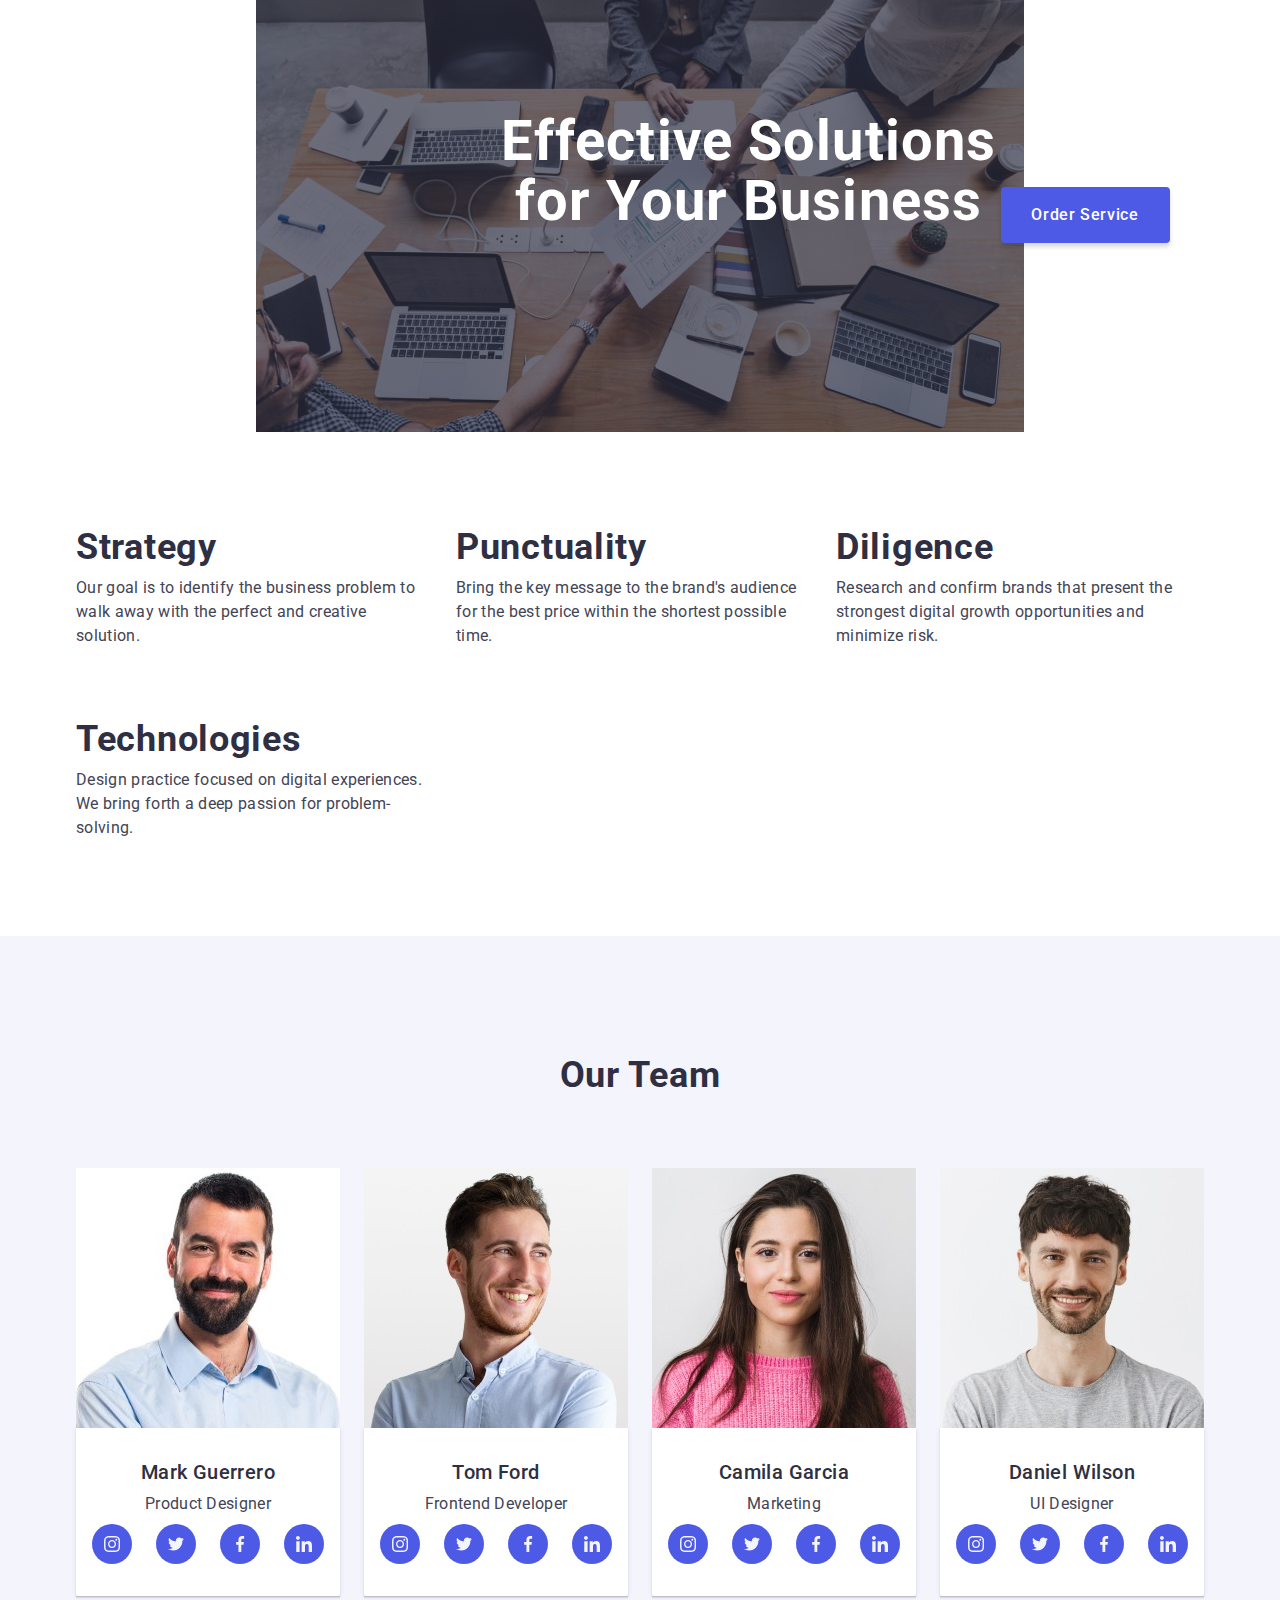
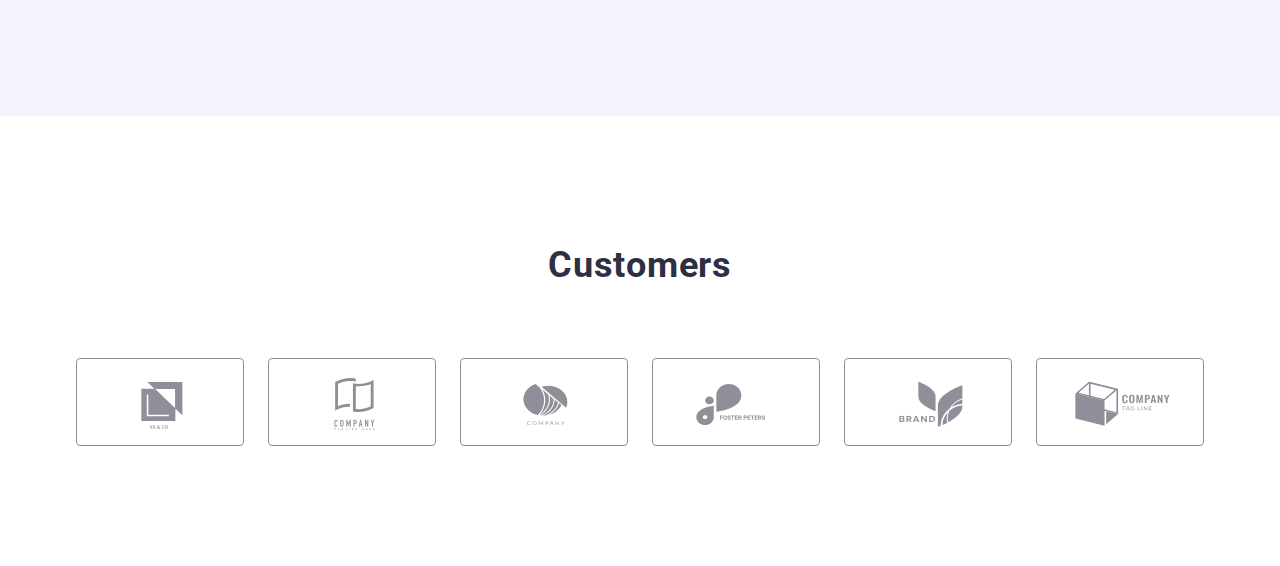
==== index.html @ f3a5d4cf "Адаптация секций планшет" ====
<!DOCTYPE html>
<html lang="en">
  <head>
    <meta charset="UTF-8" />
    <meta http-equiv="X-UA-Compatible" content="IE=edge" />
    <meta name="viewport" content="width=device-width, initial-scale=1.0" />
    <title>Web Studio</title>
    <link rel="preconnect" href="https://fonts.googleapis.com" />
    <link rel="preconnect" href="https://fonts.gstatic.com" crossorigin />
    <link
      href="https://fonts.googleapis.com/css2?family=Raleway:wght@800&family=Roboto:wght@400;500;700&display=swap"
      rel="stylesheet"
    />
    <link
      rel="stylesheet"
      href="https://cdnjs.cloudflare.com/ajax/libs/modern-normalize/1.1.0/modern-normalize.min.css"
    />
    <link rel="stylesheet" href="./css/styles.css" />
    <link rel="stylesheet" href="./css/mobile.css" />
    <link rel="stylesheet" href="./css/tablet.css" />
    <link rel="stylesheet" href="./css/desctop.css" />
  </head>
  <body>
    <!-- Navigation  -->
    <!-- <header class="header">
      <div class="header-container container">
        <nav class="navigation">
          <a class="nav-logo" href="./index.html"
            ><span class="logo">Web</span>Studio</a
          >
          <ul class="nav-list list">
            <li class="nav-item">
              <a class="nav-link active active-color" href="./index.html"
                >Studio</a
              >
            </li>
            <li class="nav-item">
              <a class="nav-link" href="./portfolio.html">Portfolio</a>
            </li>
            <li class="nav-item">
              <a class="nav-link" href="">Contacts</a>
            </li>
          </ul>
        </nav>

        <ul class="contacts-list list">
          <li class="contacts-item">
            <a class="contacts-link" href="mailto:info@devstudio.com"
              >info@devstudio.com</a
            >
          </li>
          <li class="contacts-item">
            <a class="contacts-link" href="tel:+11(000)1111111"
              >+11 (000) 111-11-11</a
            >
          </li>
        </ul>
      </div>
    </header> -->

    <main>
      <!-- hero -->
      <section class="hero">
        <div class="container">
          <h1 class="hero-title">Effective Solutions for Your Business</h1>
          <button class="hero-btn" data-modal-open type="button">
            Order Service
          </button>
        </div>
      </section>

      <!-- Advantages -->
      <section class="advantages">
        <div class="container">
          <h2 class="visually-hidden">Advantages</h2>
          <ul class="advan-list list">
            <li class="advan-item icon-antenna">
              <h2 class="advan-title">Strategy</h2>
              <p class="advan-text">
                Our goal is to identify the business problem to walk away with
                the perfect and creative solution.
              </p>
            </li>
            <li class="advan-item icon-clock">
              <h2 class="advan-title">Punctuality</h2>
              <p class="advan-text">
                Bring the key message to the brand's audience for the best price
                within the shortest possible time.
              </p>
            </li>
            <li class="advan-item icon-diagram">
              <h2 class="advan-title">Diligence</h2>
              <p class="advan-text">
                Research and confirm brands that present the strongest digital
                growth opportunities and minimize risk.
              </p>
            </li>
            <li class="advan-item icon-astronaut">
              <h2 class="advan-title">Technologies</h2>
              <p class="advan-text">
                Design practice focused on digital experiences. We bring forth a
                deep passion for problem-solving.
              </p>
            </li>
          </ul>
        </div>
      </section>

      <!-- Projects -->
      <section class="projects">
        <div class="container">
          <h2 class="projects-title">What are we doing</h2>
          <ul class="projects-list list">
            <li class="projects-item">
              <img src="./images/pc.jpg" alt="Monitor" width="360" />
            </li>
            <li class="projects-item">
              <img
                src="./images/application.jpg"
                alt="Mobile Application"
                width="360"
              />
            </li>
            <li class="projects-item">
              <img src="./images/phone.jpg" alt="phone" width="360" />
            </li>
          </ul>
        </div>
      </section>

      <!-- Team -->
      <section class="team">
        <div class="container">
          <h2 class="team-title">Our Team</h2>
          <ul class="team-list list">
            <li class="team-item">
              <img
                srcset="./images/photo1.jpg 1x, ./images/photo-mob@2x.jpg 2x"
                src="./images/photo1.jpg"
                alt="Man Mark"
                width="264"
              />
              <div class="team-content">
                <h3 class="content-title">Mark Guerrero</h3>
                <p class="content-text">Product Designer</p>
                <ul class="soc-list list">
                  <li class="soc-item">
                    <a href="" class="soc-link"
                      ><svg class="soc-icon" width="16" height="16">
                        <use
                          href="./images/icons.svg#icon-instagram-b"
                        ></use></svg
                    ></a>
                  </li>
                  <li class="soc-item">
                    <a href="" class="soc-link"
                      ><svg class="soc-icon" width="16" height="16">
                        <use
                          href="./images/icons.svg#icon-twitter-b"
                        ></use></svg
                    ></a>
                  </li>
                  <li class="soc-item">
                    <a href="" class="soc-link"
                      ><svg class="soc-icon" width="16" height="16">
                        <use
                          href="./images/icons.svg#icon-facebook-b"
                        ></use></svg
                    ></a>
                  </li>
                  <li class="soc-item">
                    <a href="" class="soc-link"
                      ><svg class="soc-icon" width="16" height="16">
                        <use
                          href="./images/icons.svg#icon-linkedin-b"
                        ></use></svg
                    ></a>
                  </li>
                </ul>
              </div>
            </li>
            <li class="team-item">
              <img
                srcset="./images/photo2.jpg 1x, ./images/photo1-mob@2x.jpg 2x"
                src="./images/photo2.jpg"
                alt="Man Tom"
                width="264"
              />
              <div class="team-content">
                <h3 class="content-title">Tom Ford</h3>
                <p class="content-text">Frontend Developer</p>
                <ul class="soc-list list">
                  <li class="soc-item">
                    <a href="" class="soc-link"
                      ><svg class="soc-icon" width="16" height="16">
                        <use
                          href="./images/icons.svg#icon-instagram-b"
                        ></use></svg
                    ></a>
                  </li>
                  <li class="soc-item">
                    <a href="" class="soc-link"
                      ><svg class="soc-icon" width="16" height="16">
                        <use
                          href="./images/icons.svg#icon-twitter-b"
                        ></use></svg
                    ></a>
                  </li>
                  <li class="soc-item">
                    <a href="" class="soc-link"
                      ><svg class="soc-icon" width="16" height="16">
                        <use
                          href="./images/icons.svg#icon-facebook-b"
                        ></use></svg
                    ></a>
                  </li>
                  <li class="soc-item">
                    <a href="" class="soc-link"
                      ><svg class="soc-icon" width="16" height="16">
                        <use
                          href="./images/icons.svg#icon-linkedin-b"
                        ></use></svg
                    ></a>
                  </li>
                </ul>
              </div>
            </li>
            <li class="team-item">
              <img
                srcset="./images/photo3.jpg 1x, ./images/photo2-mob@2x.jpg 2x"
                src="./images/photo3.jpg"
                alt="Woman Camila"
                width="264"
              />
              <div class="team-content">
                <h3 class="content-title">Camila Garcia</h3>
                <p class="content-text">Marketing</p>
                <ul class="soc-list list">
                  <li class="soc-item">
                    <a href="" class="soc-link"
                      ><svg class="soc-icon" width="16" height="16">
                        <use
                          href="./images/icons.svg#icon-instagram-b"
                        ></use></svg
                    ></a>
                  </li>
                  <li class="soc-item">
                    <a href="" class="soc-link"
                      ><svg class="soc-icon" width="16" height="16">
                        <use
                          href="./images/icons.svg#icon-twitter-b"
                        ></use></svg
                    ></a>
                  </li>
                  <li class="soc-item">
                    <a href="" class="soc-link"
                      ><svg class="soc-icon" width="16" height="16">
                        <use
                          href="./images/icons.svg#icon-facebook-b"
                        ></use></svg
                    ></a>
                  </li>
                  <li class="soc-item">
                    <a href="" class="soc-link"
                      ><svg class="soc-icon" width="16" height="16">
                        <use
                          href="./images/icons.svg#icon-linkedin-b"
                        ></use></svg
                    ></a>
                  </li>
                </ul>
              </div>
            </li>
            <li class="team-item">
              <img
                srcset="./images/photo4.jpg 1x, ./images/photo3-mob@2x.jpg 2x"
                src="./images/photo4.jpg"
                alt="Man Daniel"
                width="264"
              />
              <div class="team-content">
                <h3 class="content-title">Daniel Wilson</h3>
                <p class="content-text">UI Designer</p>
                <ul class="soc-list list">
                  <li class="soc-item">
                    <a href="" class="soc-link"
                      ><svg class="soc-icon" width="16" height="16">
                        <use
                          href="./images/icons.svg#icon-instagram-b"
                        ></use></svg
                    ></a>
                  </li>
                  <li class="soc-item">
                    <a href="" class="soc-link"
                      ><svg class="soc-icon" width="16" height="16">
                        <use
                          href="./images/icons.svg#icon-twitter-b"
                        ></use></svg
                    ></a>
                  </li>
                  <li class="soc-item">
                    <a href="" class="soc-link"
                      ><svg class="soc-icon" width="16" height="16">
                        <use
                          href="./images/icons.svg#icon-facebook-b"
                        ></use></svg
                    ></a>
                  </li>
                  <li class="soc-item">
                    <a href="" class="soc-link"
                      ><svg class="soc-icon" width="16" height="16">
                        <use
                          href="./images/icons.svg#icon-linkedin-b"
                        ></use></svg
                    ></a>
                  </li>
                </ul>
              </div>
            </li>
          </ul>
        </div>
      </section>

      <section class="customers">
        <div class="container">
          <h3 class="customers-title">Customers</h3>
          <ul class="customers-list list">
            <li class="customers-item">
              <a class="customers-link" href="">
                <svg class="icon-customers" width="110" height="56">
                  <use href="./images/icons.svg#icon-Logo"></use></svg
              ></a>
            </li>
            <li class="customers-item">
              <a class="customers-link" href=""
                ><svg class="icon-customers" width="110" height="56">
                  <use href="./images/icons.svg#icon-Logo-1"></use></svg
              ></a>
            </li>
            <li class="customers-item">
              <a class="customers-link" href="">
                <svg class="icon-customers" width="110" height="56">
                  <use href="./images/icons.svg#icon-Logo-5"></use></svg
              ></a>
            </li>
            <li class="customers-item">
              <a class="customers-link" href=""
                ><svg class="icon-customers" width="110" height="56">
                  <use href="./images/icons.svg#icon-Logo-2"></use></svg
              ></a>
            </li>
            <li class="customers-item">
              <a class="customers-link" href="">
                <svg class="icon-customers" width="110" height="56">
                  <use href="./images/icons.svg#icon-Logo-3"></use></svg
              ></a>
            </li>
            <li class="customers-item">
              <a class="customers-link" href=""
                ><svg class="icon-customers" width="110" height="56">
                  <use href="./images/icons.svg#icon-Logo-4"></use></svg
              ></a>
            </li>
          </ul>
        </div>
      </section>
    </main>

    <!-- <footer class="footer">
      <div class="footer-container container">
        <div>
          <a class="f-logo" href="./index.html"
            ><span class="logo">Web</span>Studio</a
          >
          <p class="advice">
            Increase the flow of customers and sales for your business with
            digital marketing & growth solutions.
          </p>
        </div>

        <div class="media">
          <h4 class="media-title">Social media</h4>
          <ul class="social-media-list list">
            <li class="social-media-item">
              <a href="" class="social-link"
                ><svg width="40" height="40">
                  <use href="./images/icons.svg#icon-instagram"></use></svg
              ></a>
            </li>
            <li class="social-media-item">
              <a href="" class="social-link"
                ><svg width="40" height="40">
                  <use href="./images/icons.svg#icon-twitter"></use></svg
              ></a>
            </li>
            <li class="social-media-item">
              <a href="" class="social-link"
                ><svg width="40" height="40">
                  <use href="./images/icons.svg#icon-facebook"></use></svg
              ></a>
            </li>
            <li class="social-media-item">
              <a href="" class="social-link">
                <svg width="40" height="40">
                  <use href="./images/icons.svg#icon-in"></use></svg
              ></a>
            </li>
          </ul>
        </div>
        <form class="sub-form">
          <span class="sub-title">Subscribe</span>
          <div class="sub-group">
            <input
              class="post-text"
              type="email"
              name="post"
              id="post"
              required
              autocomplete="off"
              placeholder="Email"
            />
            <button class="sub-btn" type="submit">
              Subscribe
              <svg class="sub-icon" width="24px" height="24px">
                <use href="./images/icons.svg#icon-subscribe"></use>
              </svg>
            </button>
          </div>
        </form>
      </div>
    </footer> -->

    <div class="backdrop is-hidden" data-modal>
      <div class="modal">
        <button class="button-close" type="button" data-modal-close>
          <svg width="8px" height="8px">
            <use href="./images/icons.svg#icon-button-close"></use>
          </svg>
        </button>

        <h5 class="modal-title">
          Leave your contacts and we will call you back
        </h5>

        <form class="modal-form">
          <label class="label-modal" for="name"
            >Name
            <div class="input-wrap">
              <input
                class="input-modal"
                type="text"
                name="name"
                id="name"
                required
                minlength="2"
                autocomplete="off"
              />
              <span class="icon-name"
                ><svg class="icon-modal" width="18px" height="18px">
                  <use href="./images/icons.svg#icon-person"></use></svg
              ></span>
            </div>
          </label>

          <label class="label-modal" for="tel"
            >Phone
            <div class="input-wrap">
              <input
                class="input-modal"
                type="tel"
                name="tel"
                id="tel"
                required
                maxlength="14"
                autocomplete="off"
              />
              <span class="icon-name">
                <svg class="icon-modal" class="" width="18px" height="24px">
                  <use href="./images/icons.svg#icon-phone"></use></svg
              ></span>
            </div>
          </label>

          <label class="label-modal" for="email"
            >Email
            <div class="input-wrap">
              <input
                class="input-modal"
                type="email"
                name="email"
                id="email"
                required
                autocomplete="off"
              />
              <span class="icon-name">
                <svg class="icon-modal" width="18px" height="24px">
                  <use href="./images/icons.svg#icon-email"></use></svg
              ></span>
            </div>
          </label>

          <label class="com-box" for="comment">Comment</label>
          <textarea
            class="text-modal"
            name="comment"
            id="comment"
            placeholder="Text input"
          ></textarea>

          <input
            class="input-check visually-hidden"
            type="checkbox"
            name="privacy"
            id="privacy"
            value="true"
          />
          <label for="privacy" class="priv-check">
            <span class="priv-wrap">
              <svg class="priv-icon" width="10px" height="8px">
                <use href="./images/icons.svg#icon-vector"></use></svg
            ></span>
            I accept the terms and conditions of the
            <a class="priv-link" href=""> Privacy Policy</a>
          </label>

          <button class="btn-modal" type="submit">Send</button>
        </form>
      </div>
    </div>
    <script src="./js/modal.js"></script>
  </body>
</html>
---- css/styles.css ----
/* 
#FFFFFF; white
#434455; primary color
#2E2F42; secondary color
#4D5AE5; accent color
#F4F4FD; button + section color
#404BBF; button focus color
*/

:root {
  --white-color: #ffffff;
  --primary-color: #434455;
  --secondary-color: #2e2f42;
  --accent-color: #4d5ae5;
  --section-color: #f4f4fd;
  --header-color: #ffffff;
  --button-color: #404bbf;
  --text-footer: #e7e9fc;
  --icon-color: #31d0aa;
  --border-color: #8e8f99;
  --modal-color: #fcfcfc;
  --check-color: #757575;
}

ul,
h1,
h2,
h3,
h4,
h5,
h6,
p {
  margin: 0;
  padding: 0;
}

.container {
  margin-left: auto;
  margin-right: auto;
  padding: 0 15px;
}

body {
  background-color: var(--header-color);
  color: var(--primary-color);
  font-family: "Roboto", sans-serif;
}

img {
  display: block;
  max-width: 100%;
  height: auto;
}

/* logo */

.logo {
  color: var(--accent-color);
}

/* navigation */
.nav-logo,
.f-logo {
  font-weight: 800;
  font-size: 18px;
  line-height: 1.33;
  letter-spacing: 0.03em;
  text-decoration: none;
  font-family: "Raleway", sans-serif;
  text-transform: uppercase;

  color: var(--secondary-color);
}

/* nav-link */

.nav-link {
  position: relative;

  display: block;
  padding-top: 24px;
  padding-bottom: 24px;
  text-decoration: none;
  font-weight: 500;
  line-height: 1.5;
  letter-spacing: 0.02em;

  color: var(--secondary-color);
  transition-property: color;
  transition-duration: 250ms;
  transition-timing-function: cubic-bezier(0.4, 0, 0.2, 1);
}

.nav-link:hover,
.nav-link:focus {
  color: var(--accent-color);
}

.active::after {
  content: "";
  position: absolute;
  left: 0;
  bottom: -1px;
  width: 100%;
  height: 4px;
  background-color: var(--button-color);
  border-radius: 2px;
}

.active-color {
  color: var(--button-color);
}

.list {
  list-style: none;
}

/* contacts */

.contacts-link {
  display: block;
  text-decoration: none;
  line-height: 1.5;
  letter-spacing: 0.02em;
  padding-top: 24px;
  padding-bottom: 24px;

  color: inherit;
  transition-property: color;
  transition-duration: 250ms;
  transition-timing-function: cubic-bezier(0.4, 0, 0.2, 1);
}

.contacts-link:hover,
.contacts-link:focus {
  color: var(--accent-color);
}

/* hero */

.hero {
  padding: 112px 0;
  height: 432px;
  text-align: center;
  margin-left: auto;
  margin-right: auto;
  background-repeat: no-repeat;
  background-position: center;
  background-size: cover;
  background-image: linear-gradient(
      to right,
      rgba(46, 47, 66, 0.7),
      rgba(46, 47, 66, 0.7)
    ),
    url("../images/dark-bg-mob-1.jpg");
  background-color: var(--secondary-color);
}

@media (min-device-pixel-ratio: 2),
  (min-resolution: 192dpi),
  (min-resolution: 2dppx) {
  .hero {
    background-image: linear-gradient(
        to right,
        rgba(46, 47, 66, 0.7),
        rgba(46, 47, 66, 0.7)
      ),
      url("../images/dark-bg-mob-2@2x.jpg");
    background-color: var(--secondary-color);
  }
}

.hero-title {
  display: inline-block;
  width: 319px;
  margin-bottom: 72px;
  font-size: 36px;
  line-height: 1.11;
  letter-spacing: 0.02em;

  color: var(--header-color);
}

/* button hero*/

.hero-btn {
  width: 169px;
  height: 56px;
  font-family: inherit;
  font-weight: 500;
  font-size: 16px;
  line-height: 1.5;
  letter-spacing: 0.04em;

  border-radius: 4px;
  border: none;
  background-color: var(--accent-color);
  box-shadow: 0px 4px 4px rgba(0, 0, 0, 0.15);
  color: var(--header-color);
  transition-property: background-color;
  transition-duration: 250ms;
  transition-timing-function: cubic-bezier(0.4, 0, 0.2, 1);
}

.hero-btn:hover,
.hero-btn:focus {
  background-color: var(--button-color);
  cursor: pointer;
  border-color: var(--accent-color);
}

/* titles h2-h6*/

.content-text {
  margin-bottom: 8px;
  line-height: 1.5;
  letter-spacing: 0.02em;
  color: var(--primary-color);
}
/* Фоновые иконки секции advantages */
/* .advan-item::before {
  display: block;
  content: "";
  border-radius: 4px;
  margin-bottom: 8px;
  height: 112px;
  background-repeat: no-repeat;
  background-position: center;

  background-color: var(--section-color);
} */
/* 
.icon-antenna::before {
  background-image: url("../images/antenna.svg");
}

.icon-clock::before {
  background-image: url("../images/clock.svg");
}

.icon-diagram::before {
  background-image: url("../images/diagram.svg");
}

.icon-astronaut::before {
  background-image: url("../images/astronaut.svg");
} */

/* section our team */

/* .team {
  padding-top: 120px;
  padding-bottom: 120px;

  background-color: var(--section-color);
} */

.team {
  margin-top: 96px;
  padding-top: 120px;
  padding-bottom: 120px;

  background-color: var(--section-color);
}

.team-item {
  width: 260px;
  margin: 0 auto;
  border-radius: 0px 0px 4px 4px;

  background-color: var(--white-color);
}

.soc-list {
  display: flex;
  gap: 24px;
}

.soc-item {
  width: 40px;
  height: 40px;
}

.soc-link {
  display: flex;
  align-items: center;
  justify-content: center;
  width: 100%;
  height: 100%;
  border-radius: 50%;

  background-color: var(--accent-color);
  transition-property: background-color;
  transition-duration: 250ms;
  transition-timing-function: cubic-bezier(0.4, 0, 0.2, 1);
}

.soc-link:hover,
.soc-link:focus {
  background-color: var(--button-color);
}

.content-title {
  font-weight: 500;
  font-size: 20px;
  line-height: 1.2;
  letter-spacing: 0.02em;
  margin-bottom: 8px;

  color: var(--secondary-color);
}

.advan-title {
  margin-bottom: 8px;
  font-size: 36px;
  line-height: 1.11;
  text-align: center;
  letter-spacing: 0.02em;

  color: var(--secondary-color);
}

/* .advan-text,
.works-text {
  line-height: 1.5;
  letter-spacing: 0.02em;
  max-width: 264px;
} */

.advan-text {
  line-height: 1.5;
  letter-spacing: 0.02em;
}

.projects-title,
.team-title {
  font-weight: 700;
  font-size: 36px;
  line-height: 1.11;
  letter-spacing: 0.02em;
  margin-bottom: 72px;
  text-align: center;

  color: var(--secondary-color);
}

/* text footer */

.advice {
  line-height: 1.5;
  letter-spacing: 0.02em;
  max-width: 264px;

  color: var(--text-footer);
}

.footer {
  padding-top: 100px;
  padding-bottom: 100px;

  background-color: var(--secondary-color);
}

.media-title {
  font-size: 16px;
  font-weight: 500;
  line-height: 1.5;
  letter-spacing: 0.02em;
  margin-bottom: 16px;

  color: var(--white-color);
}

.social-media-list {
  /* display: flex;
  gap: 16px; */
}

.social-media-item {
  width: 40px;
  height: 40px;
}

.social-link {
  display: block;
  width: 100%;
  height: 100%;
  border-radius: 50%;

  transition-property: background-color;
  transition-duration: 250ms;
  transition-timing-function: cubic-bezier(0.4, 0, 0.2, 1);
}

.social-link:hover,
.social-link:focus {
  background-color: var(--icon-color);
}

/* Клиенты */

.customers {
  padding: 130px 0 120px 0;
}

.customers-title {
  text-align: center;
  font-size: 36px;
  line-height: 1.11;
  letter-spacing: 0.02em;
  margin-bottom: 72px;

  color: var(--secondary-color);
}

.customers-list {
  display: flex;
  flex-wrap: wrap;
  column-gap: 16px;
  row-gap: 72px;
  justify-content: center;
}

.customers-item {
  width: 190px;
  height: 88px;
}

.customers-link {
  display: block;
  width: 100%;
  height: 100%;
  border: 1px solid var(--border-color);
  border-radius: 4px;
  padding: 16px 40px;
  fill: var(--border-color);
  transition-property: fill, border;
  transition-duration: 250ms, 250ms;
  transition-timing-function: cubic-bezier(0.4, 0, 0.2, 1),
    cubic-bezier(0.4, 0, 0.2, 1);
}

.customers-link:hover,
.customers-link:focus {
  fill: var(--button-color);
  border-color: var(--button-color);
}

.media {
  margin-left: 120px;
}

.footer-container {
  /* display: flex; */
}

.f-logo {
  color: var(--section-color);

  display: block;
  margin-bottom: 16px;
}

.header {
  border-bottom: 1px solid var(--text-footer);
}

.header-container {
  /* display: flex; */
}

.contacts-container {
  padding-top: 24px;
  padding-bottom: 24px;
}

.navigation {
  /* display: flex;
  align-items: center; */
}

.nav-list {
  /* display: flex;
  align-items: center;
  gap: 40px;
  margin-left: 77px; */
}

.contacts-list {
  /* display: flex;
  gap: 40px;
  margin-left: auto; */
}

/* .advantages {
  padding-top: 120px;
} */

.advantages {
  padding-top: 96px;
}

.advan-list {
  display: flex;
  flex-direction: column;
  gap: 72px;
}

.projects {
  display: none;
  padding-top: 120px;
  padding-bottom: 120px;
}

.projects-list {
  /* display: flex;
  gap: 24px; */
}

.projects-item {
  width: calc((100% - 48px) / 3);
}

.team-list {
  display: flex;
  flex-direction: column;
  gap: 72px;
}

.team-content {
  text-align: center;
  padding: 32px 16px;
  box-shadow: 0px 1px 6px rgba(46, 47, 66, 0.08),
    0px 1px 1px rgba(46, 47, 66, 0.16), 0px 2px 1px rgba(46, 47, 66, 0.08);
}

.sub-form {
  /* margin-left: auto; */
}

.sub-title {
  font-weight: 500;
  line-height: 1.5;
  letter-spacing: 0.02em;
  color: var(--white-color);
}

.post-text {
  padding-left: 16px;
  width: 264px;
  height: 40px;
  border: 1px solid rgba(255, 255, 255, 0.3);
  border-radius: 4px;
  background-color: transparent;

  font-size: 12px;
  line-height: 2;
  letter-spacing: 0.04em;
  color: rgba(255, 255, 255, 0.6);
}

.sub-btn {
  position: relative;
  padding: 8px 64px 8px 24px;

  font-weight: 500;
  line-height: 1.5;
  letter-spacing: 0.04em;

  color: var(--white-color);
  background-color: var(--accent-color);
  border-radius: 4px;
  border: none;
  cursor: pointer;

  transition-property: background-color;
  transition-duration: 250ms;
  transition-timing-function: cubic-bezier(0.4, 0, 0.2, 1);
}

.sub-btn:hover,
.sub-btn:focus {
  background-color: var(--button-color);
}

.sub-group {
  /* display: flex;
  gap: 24px;
  margin-top: 16px; */
}

.sub-icon {
  position: absolute;
  right: 24px;
  top: 50%;
  transform: translateY(-50%);
}

/* ----------Portfolio---------- */

/* filter */

.filter-button {
  font-family: inherit;
  font-weight: 500;
  line-height: 1.5;
  letter-spacing: 0.04em;

  padding: 12px 24px;
  border: 1px solid var(--text-footer);
  border-radius: 4px;

  background-color: var(--section-color);
  color: var(--accent-color);
  transition-property: background-color, color, border, box-shadow;
  transition-duration: 250ms, 250ms, 250ms, 250ms;
  transition-timing-function: cubic-bezier(0.4, 0, 0.2, 1),
    cubic-bezier(0.4, 0, 0.2, 1), cubic-bezier(0.4, 0, 0.2, 1),
    cubic-bezier(0.4, 0, 0.2, 1);
}

.filter-button:hover,
.filter-button:focus {
  color: var(--white-color);
  background-color: var(--accent-color);
  cursor: pointer;
  border: 1px solid var(--accent-color);
  box-shadow: 0px 3px 1px rgba(0, 0, 0, 0.1), 0px 2px 1px rgba(0, 0, 0, 0.08),
    0px 2px 2px rgba(0, 0, 0, 0.12);
}

.filter-list {
  display: flex;
  justify-content: center;
  gap: 24px;
}

.works {
  padding-top: 96px;
  padding-bottom: 120px;
}

.works-list {
  margin-top: 72px;
  display: flex;
  flex-wrap: wrap;
  row-gap: 48px;
  column-gap: 24px;
}

.works-content {
  width: 100%;
  padding: 32px 32px 32px 16px;
  border: 1px solid var(--text-footer);
  border-top: none;
  box-shadow: 0px 1px 6px rgba(46, 47, 66, 0.08);
  overflow: auto;
}

.works-item {
  background-color: #ffffff;
}

.works-link-box {
  display: block;
  max-width: 360px;
  max-height: 421px;
  text-decoration: none;
  color: inherit;
  transition-property: box-shadow;
  transition-duration: 250ms;
  transition-timing-function: cubic-bezier(0.4, 0, 0.2, 1);
}

.works-thumb {
  position: relative;
  overflow: hidden;
}

.overlay {
  position: absolute;
  width: 100%;
  height: 100%;
  top: 0;
  left: 0;
  transform: translateY(100%);
  background-color: var(--accent-color);
  transition-property: transform;
  transition-duration: 250ms;
  transition-timing-function: cubic-bezier(0.4, 0, 0.2, 1);
}

.text-box {
  position: absolute;
  top: 0;
  left: 50%;
  transform: translateX(-50%);
  padding: 40px 32px;
  width: 296px;
  line-height: 1.5;
  letter-spacing: 0.02em;
  color: var(--section-color);
}

.works-link-box:hover .overlay,
.works-link-box:focus .overlay {
  transform: translateY(0);
}

.works-link-box:hover {
  box-shadow: 0px 1px 6px rgba(46, 47, 66, 0.08),
    0px 1px 1px rgba(46, 47, 66, 0.16), 0px 2px 1px rgba(46, 47, 66, 0.08);
}
.is-hidden {
  opacity: 0;
  pointer-events: none;
}

.backdrop {
  position: fixed;
  top: 0;
  left: 0;
  display: block;
  width: 100vw;
  height: 100vh;
  background: rgba(46, 47, 66, 0.4);
  transition: opacity 250ms cubic-bezier(0.4, 0, 0.2, 1),
    visibility 250ms cubic-bezier(0.4, 0, 0.2, 1);
}

.modal {
  position: absolute;
  top: 50%;
  left: 50%;
  padding-left: 24px;
  padding-right: 24px;
  padding-bottom: 24px;
  width: 408px;
  min-height: 584px;
  box-shadow: 0px 1px 1px rgba(0, 0, 0, 0.14), 0px 1px 3px rgba(0, 0, 0, 0.12),
    0px 2px 1px rgba(0, 0, 0, 0.2);
  border-radius: 4px;
  background-color: var(--modal-color);
  transform: translate(-50%, -50%) scaleX(1);
  transition-property: transform;
  transition-duration: 250ms;
  transition-timing-function: cubic-bezier(0.4, 0, 0.2, 1);
}

.modal-title {
  padding-top: 72px;
  margin-bottom: 14px;
  font-weight: 500;
  font-size: 16px;
  line-height: 1.5;
  text-align: center;
  letter-spacing: 0.02em;
  color: var(--secondary-color);
}

.input-modal {
  width: 360px;
  height: 40px;
  padding-left: 38px;
  border-radius: 4px;
  border: 1px solid rgba(33, 33, 33, 0.2);
  caret-color: violet;
}

.input-modal:focus,
.text-modal:focus {
  border-color: var(--accent-color);
  outline: none;
}

.input-modal:focus + .icon-name {
  fill: var(--accent-color);
}

.icon-name {
  fill: var(--secondary-color);
}

.input-wrap {
  position: relative;
  display: block;
  margin-bottom: 8px;
  margin-top: 4px;
}

.icon-modal {
  position: absolute;
  top: 50%;
  left: 16px;
  transform: translateY(-50%);
}

.label-modal {
  font-size: 12px;
  line-height: 1.16;
  letter-spacing: 0.04em;
  color: var(--border-color);
}

.com-box {
  font-size: 12px;
  line-height: 1.16;

  letter-spacing: 0.01em;
  color: var(--border-color);
}

.text-modal {
  display: block;
  margin-bottom: 16px;
  margin-top: 4px;
  padding-top: 8px;
  padding-left: 16px;
  width: 360px;
  height: 120px;
  resize: none;
  border: 1px solid rgba(33, 33, 33, 0.2);
  border-radius: 4px;
  caret-color: violet;
  color: var(--secondary-color);
}

.text-modal::placeholder {
  padding-top: 8px;
  font-size: 12px;
  line-height: 1.33;
  letter-spacing: 0.04em;
  color: rgba(117, 117, 117, 0.5);
}

.btn-modal {
  display: block;
  width: 169px;
  height: 56px;
  margin: 0 auto;
  font-weight: 500;
  line-height: 1.5;
  letter-spacing: 0.04em;

  color: var(--white-color);
  background-color: #4d5ae5;
  box-shadow: 0px 4px 4px rgba(0, 0, 0, 0.15);
  border-radius: 4px;
  border: none;
  cursor: pointer;

  transition-property: background-color;
  transition-duration: 250ms;
  transition-timing-function: cubic-bezier(0.4, 0, 0.2, 1);
}

.btn-modal:hover,
.btn-modal:focus {
  background-color: var(--button-color);
}

.priv-check {
  display: flex;
  align-items: center;
  margin-bottom: 24px;
  font-size: 12px;
  line-height: 1.33;
  letter-spacing: 0.04em;
  color: var(--check-color);
  user-select: none;
}

.priv-wrap {
  width: 16px;
  height: 16px;
  margin-right: 8px;
  border: 1.25px solid #2e2f42;
  border-radius: 2px;
  display: flex;
  align-items: center;
  justify-content: center;
  fill: transparent;
}

.input-check:checked + .priv-check > .priv-wrap {
  background-color: var(--button-color);
  fill: #f4f4fd;
  border-color: var(--button-color);
}

.backdrop.is-hidden .modal {
  transform: translate(-50%, -50%) scaleX(0);
}

.button-close {
  position: absolute;
  display: block;
  padding: 0;
  top: 24px;
  right: 24px;
  width: 24px;
  height: 24px;
  background: var(--text-footer);
  border: 1px solid rgba(0, 0, 0, 0.1);
  border-radius: 50%;
  cursor: pointer;

  transition-property: background-color, border-color;
  transition-duration: 250ms, 250ms;
  transition-timing-function: cubic-bezier(0.4, 0, 0.2, 1),
    cubic-bezier(0.4, 0, 0.2, 1);
}

.button-close:hover,
.button-close:focus {
  background-color: var(--accent-color);
  fill: var(--white-color);
  border-color: var(--accent-color);
}

.button-close:active {
  background-color: var(--button-color);
  fill: var(--white-color);
  border-color: var(--button-color);
}

.priv-link {
  margin-left: 4px;
  color: var(--accent-color);

  transition-property: color;
  transition-duration: 250ms;
  transition-timing-function: cubic-bezier(0.4, 0, 0.2, 1);
}

.priv-link:hover,
.priv-link:focus {
  color: var(--button-color);
}

.visually-hidden {
  position: absolute;
  white-space: nowrap;
  width: 1px;
  height: 1px;
  overflow: hidden;
  border: 0;
  padding: 0;
  clip: rect(0 0 0 0);
  clip-path: inset(50%);
  margin: -1px;
}
---- css/mobile.css ----
@media screen and (min-width: 480px) {
  .container {
    width: 428px;
  }
  .hero {
    max-width: 428px;
  }
}
---- css/tablet.css ----
@media screen and (min-width: 768px) {
  .container {
    width: 768px;
  }

  .hero {
    max-width: 768px;
    background-repeat: no-repeat;
    background-position: center;
    background-size: cover;
    background-image: linear-gradient(
        to right,
        rgba(46, 47, 66, 0.7),
        rgba(46, 47, 66, 0.7)
      ),
      url("../images/dark-bg-tab.jpg");
    background-color: var(--secondary-color);
  }

  @media (min-device-pixel-ratio: 2),
    (min-resolution: 192dpi),
    (min-resolution: 2dppx) {
    .hero {
      background-image: linear-gradient(
          to right,
          rgba(46, 47, 66, 0.7),
          rgba(46, 47, 66, 0.7)
        ),
        url("../images/dark-bg-tab-@2x.jpg");
      background-color: var(--secondary-color);
    }
  }

  .hero-title {
    display: inline-block;
    margin-bottom: 40px;
    width: 566px;
    font-size: 56px;
    line-height: 1.07;

    animation-name: titleanim;
    animation-duration: 500ms;
    animation-timing-function: linear;
  }

  @keyframes titleanim {
    0% {
      transform: scale(0);
    }

    100% {
      transform: scale(1);
    }
  }

  .advan-list {
    display: flex;
    row-gap: 72px;
    column-gap: 24px;
    flex-wrap: wrap;
    flex-direction: row;
  }

  .advan-title {
    text-align: left;
  }

  .advan-text {
    width: 356px;
  }

  .team-list {
    display: flex;
    flex-direction: row;
    column-gap: 24px;
    row-gap: 64px;
    flex-wrap: wrap;
    justify-content: center;
  }

  .team-item {
    margin: 0;
    width: 264px;
  }

  .customers-list {
    column-gap: 24px;
  }

  .customers-item {
    width: 168px;
  }

  .customers-link {
    padding: 16px 32px;
  }

  .icon-customers {
    display: block;
    width: 104px;
  }
}
---- css/desctop.css ----
@media screen and (min-width: 1200px) {
  .container {
    width: 1158px;
  }

  .hero-title {
    max-width: 496px;
    margin-bottom: 48px;
    margin-left: auto;
    margin-right: auto;

    font-weight: 700;
    font-size: 56px;
    line-height: 1.07;
    letter-spacing: 0.02em;
    color: var(--header-color);
  }
}
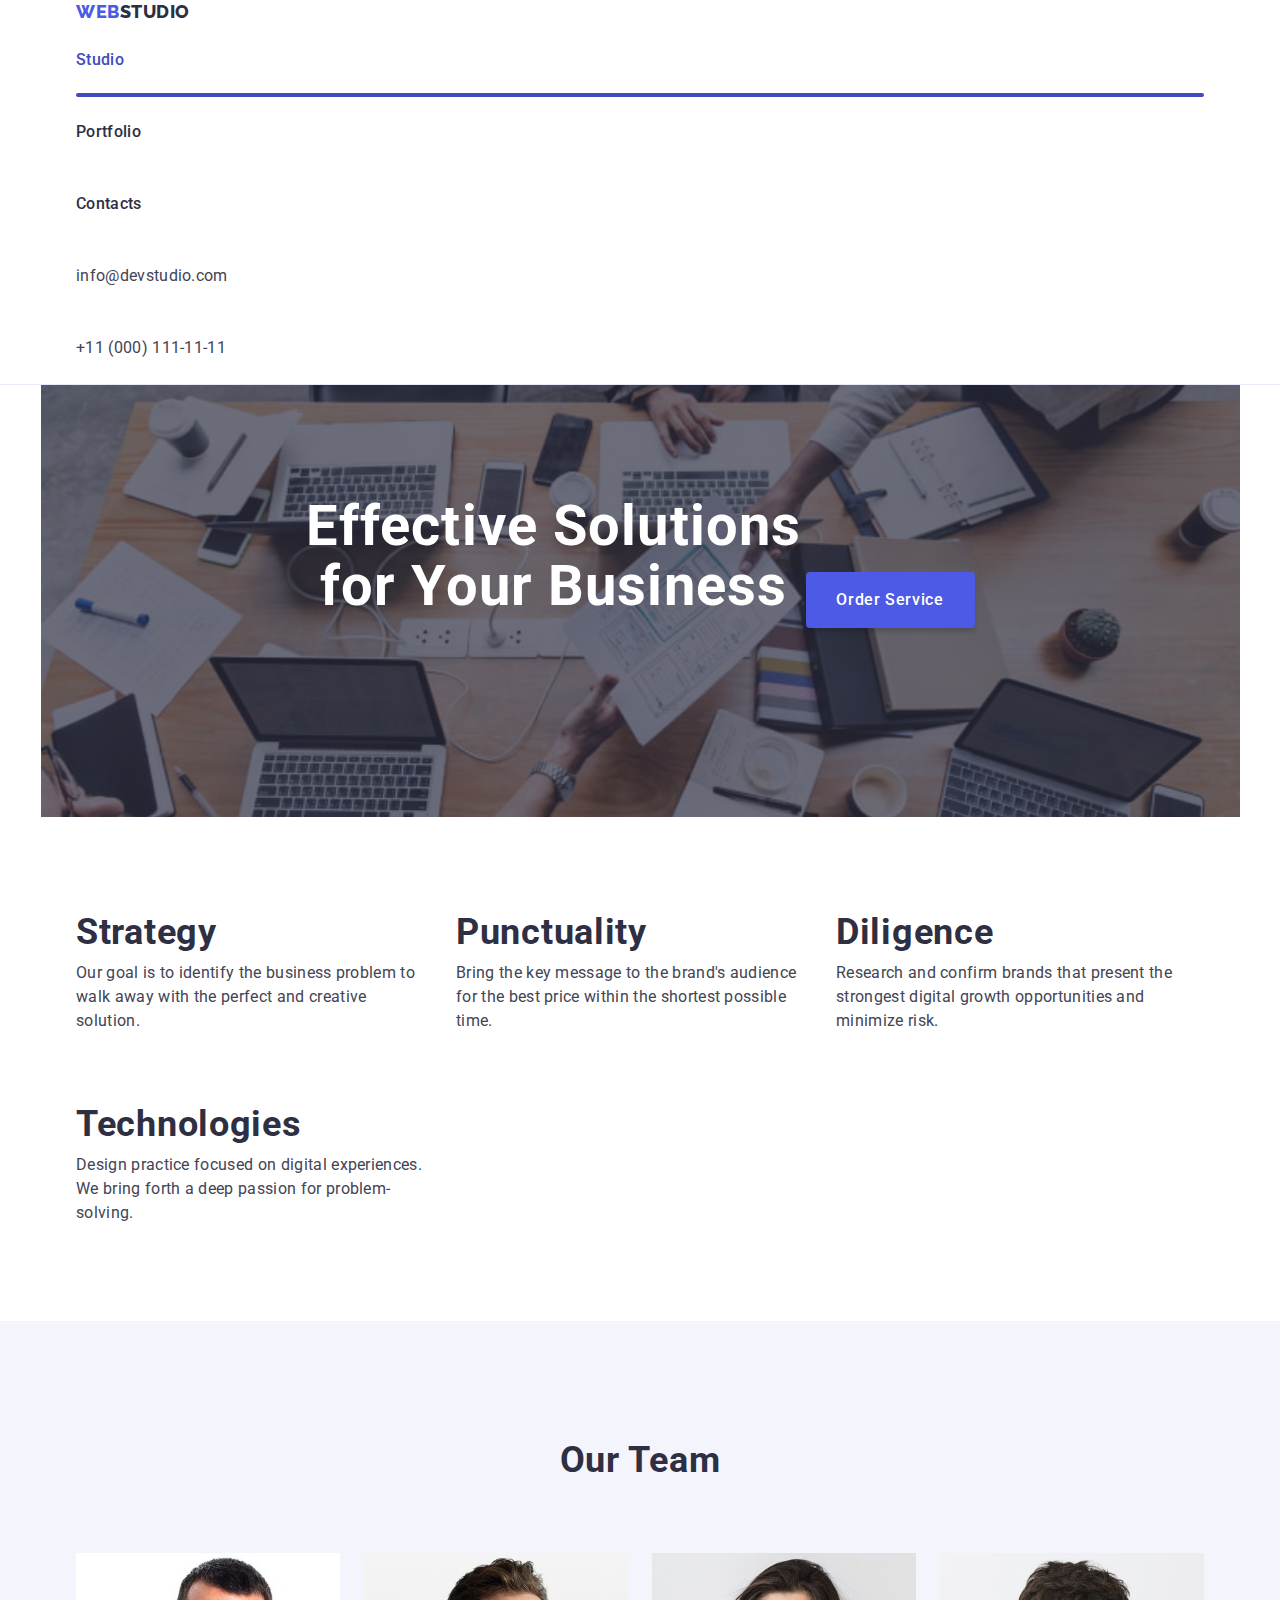
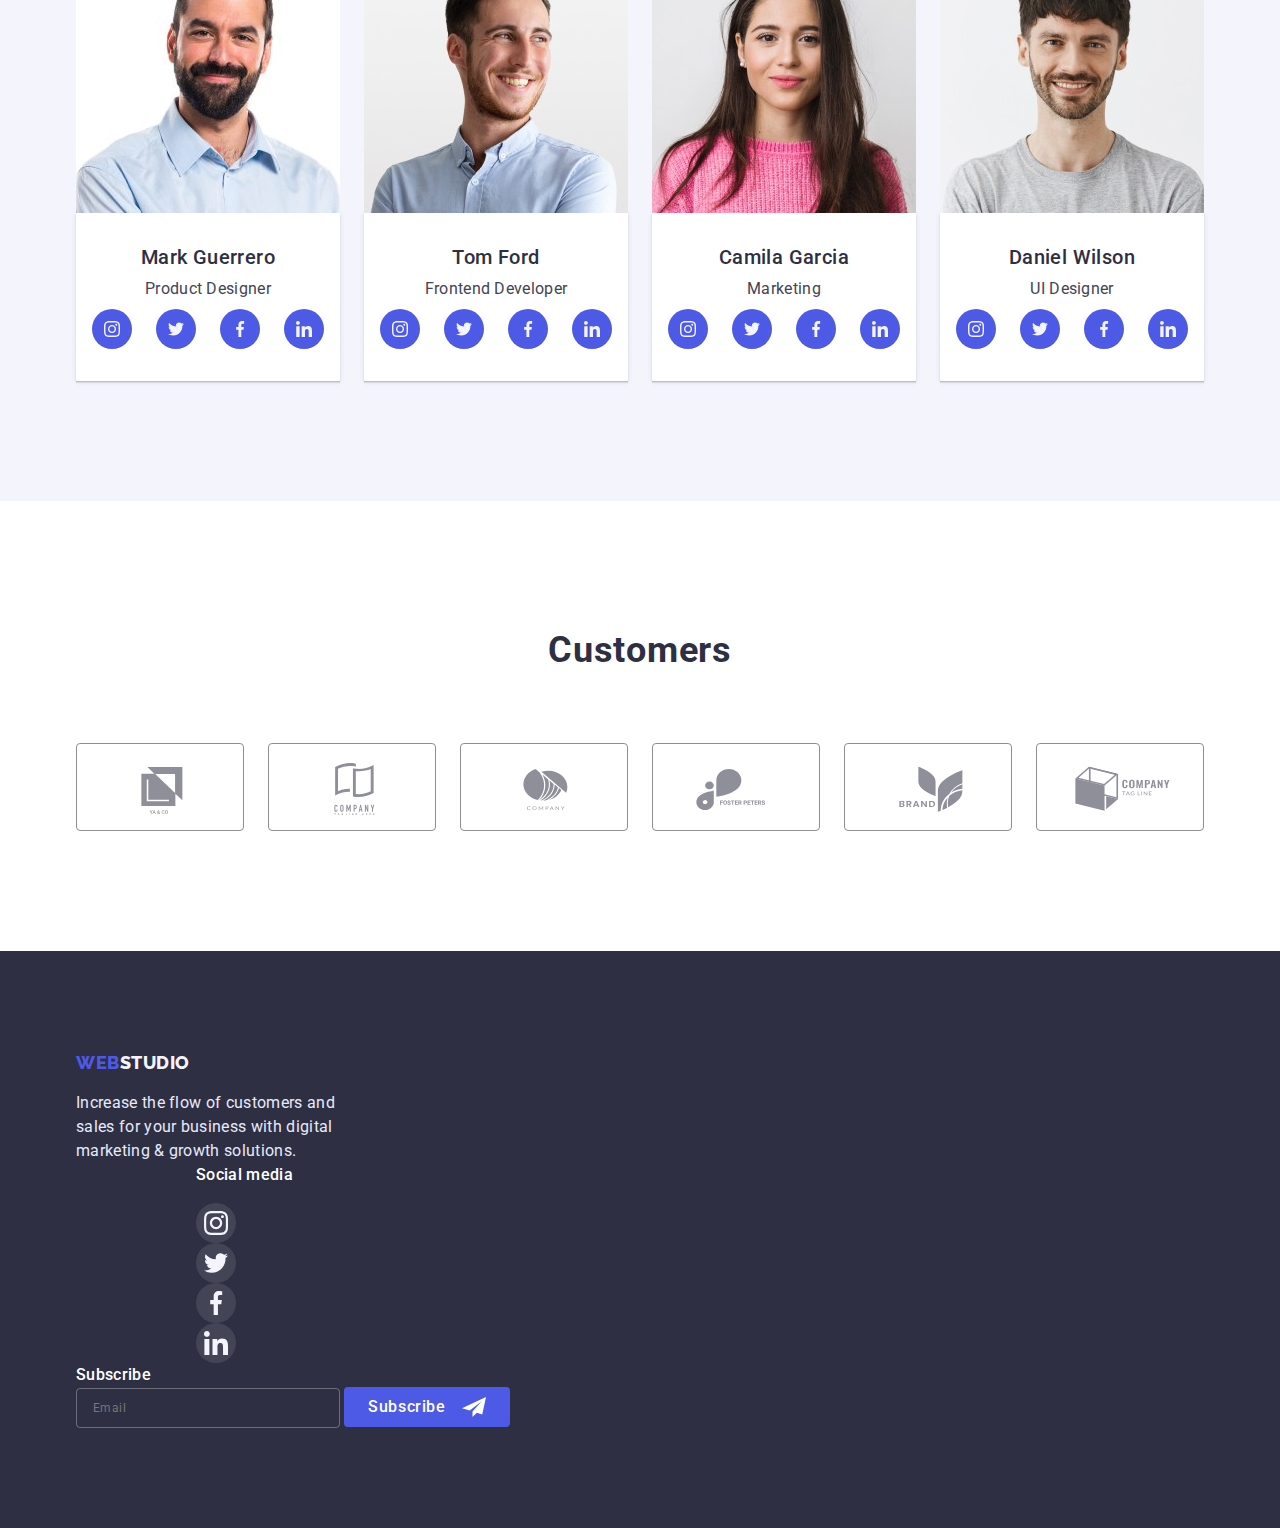
==== commit 7c61155b: "Подключает стили в портфолио" ====
--- a/index.html
+++ b/index.html
@@ -22,7 +22,7 @@
   </head>
   <body>
     <!-- Navigation  -->
-    <!-- <header class="header">
+    <header class="header">
       <div class="header-container container">
         <nav class="navigation">
           <a class="nav-logo" href="./index.html"
@@ -56,7 +56,7 @@
           </li>
         </ul>
       </div>
-    </header> -->
+    </header>
 
     <main>
       <!-- hero -->
@@ -366,7 +366,7 @@
       </section>
     </main>
 
-    <!-- <footer class="footer">
+    <footer class="footer">
       <div class="footer-container container">
         <div>
           <a class="f-logo" href="./index.html"
@@ -428,7 +428,7 @@
           </div>
         </form>
       </div>
-    </footer> -->
+    </footer>
 
     <div class="backdrop is-hidden" data-modal>
       <div class="modal">
--- a/css/styles.css
+++ b/css/styles.css
@@ -139,6 +139,7 @@
 /* hero */
 
 .hero {
+  max-width: 479px;
   padding: 112px 0;
   height: 432px;
   text-align: center;
@@ -606,7 +607,7 @@
   line-height: 1.5;
   letter-spacing: 0.04em;
 
-  padding: 12px 24px;
+  padding: 8px 16px;
   border: 1px solid var(--text-footer);
   border-radius: 4px;
 
@@ -630,9 +631,6 @@
 }
 
 .filter-list {
-  display: flex;
-  justify-content: center;
-  gap: 24px;
 }
 
 .works {
--- a/css/mobile.css
+++ b/css/mobile.css
@@ -3,6 +3,6 @@
     width: 428px;
   }
   .hero {
-    max-width: 428px;
+    max-width: 767px;
   }
 }
--- a/css/tablet.css
+++ b/css/tablet.css
@@ -4,7 +4,7 @@
   }
 
   .hero {
-    max-width: 768px;
+    max-width: 1199px;
     background-repeat: no-repeat;
     background-position: center;
     background-size: cover;
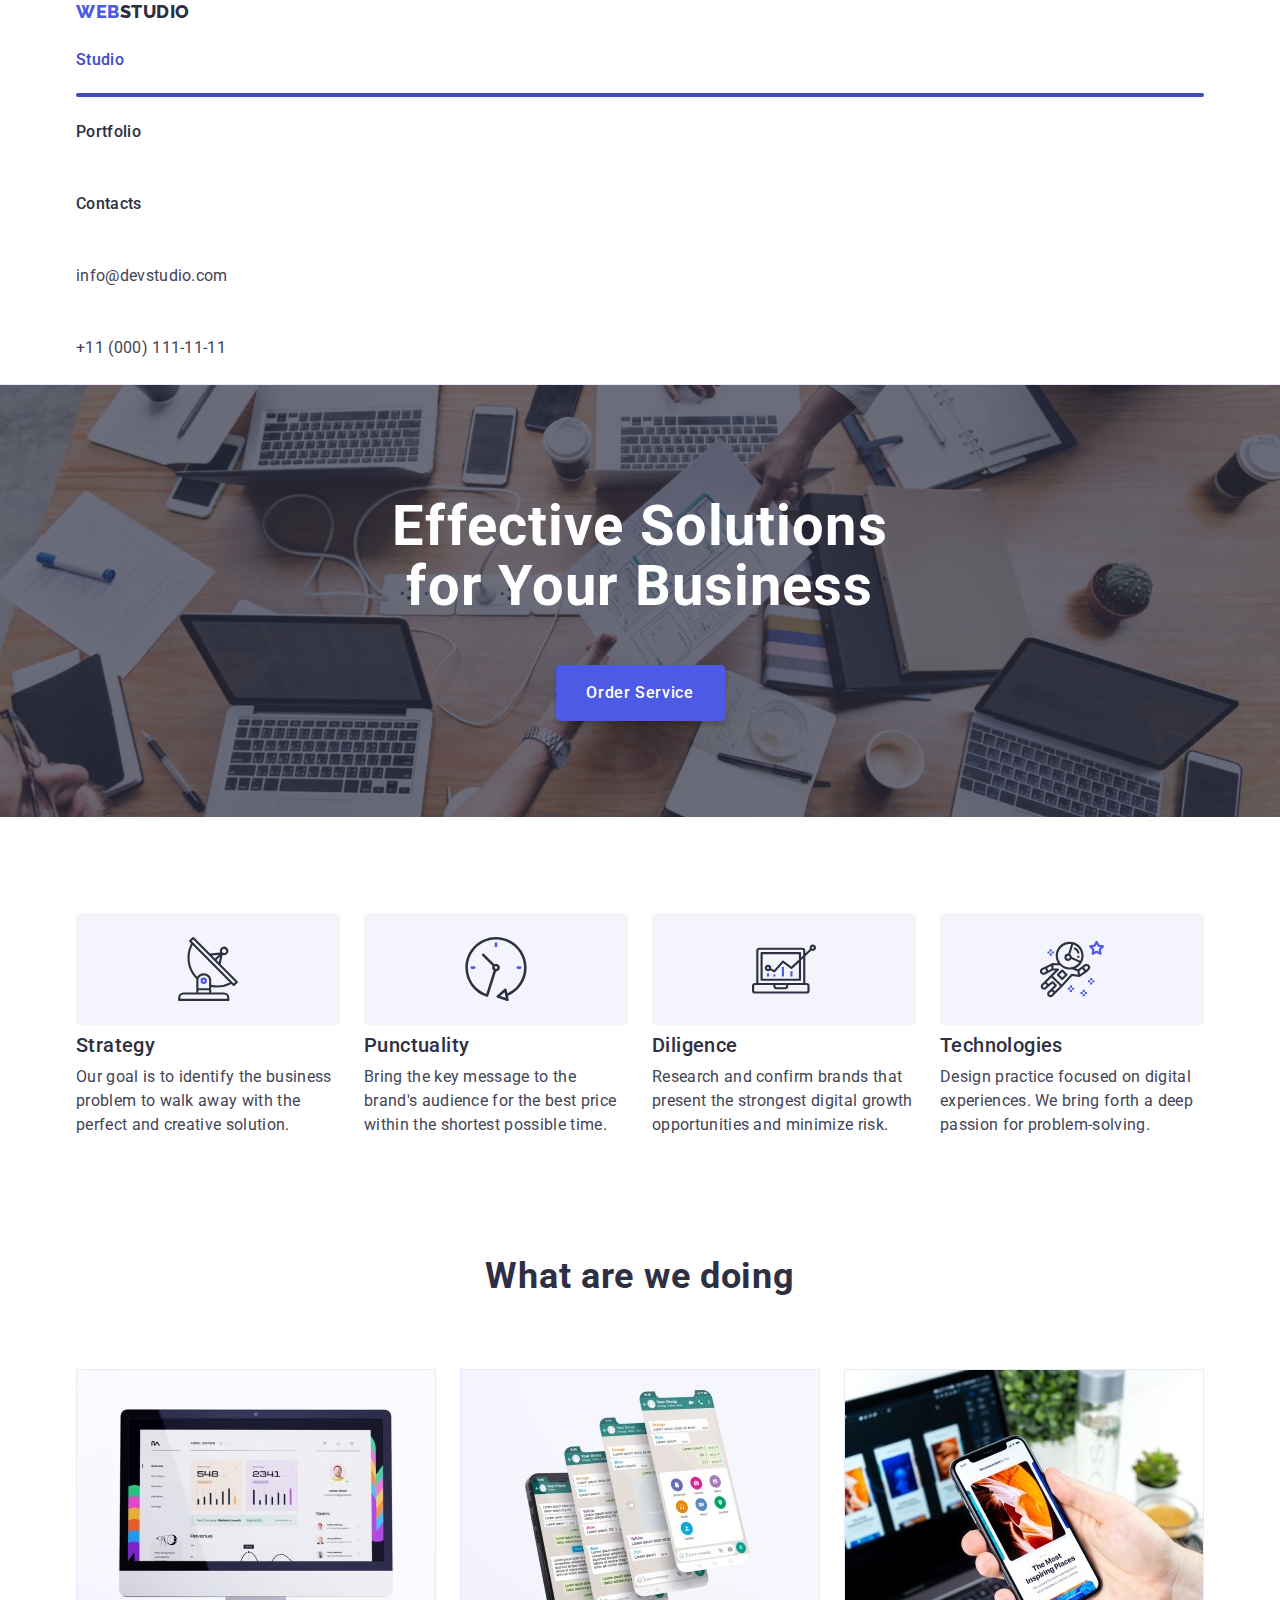
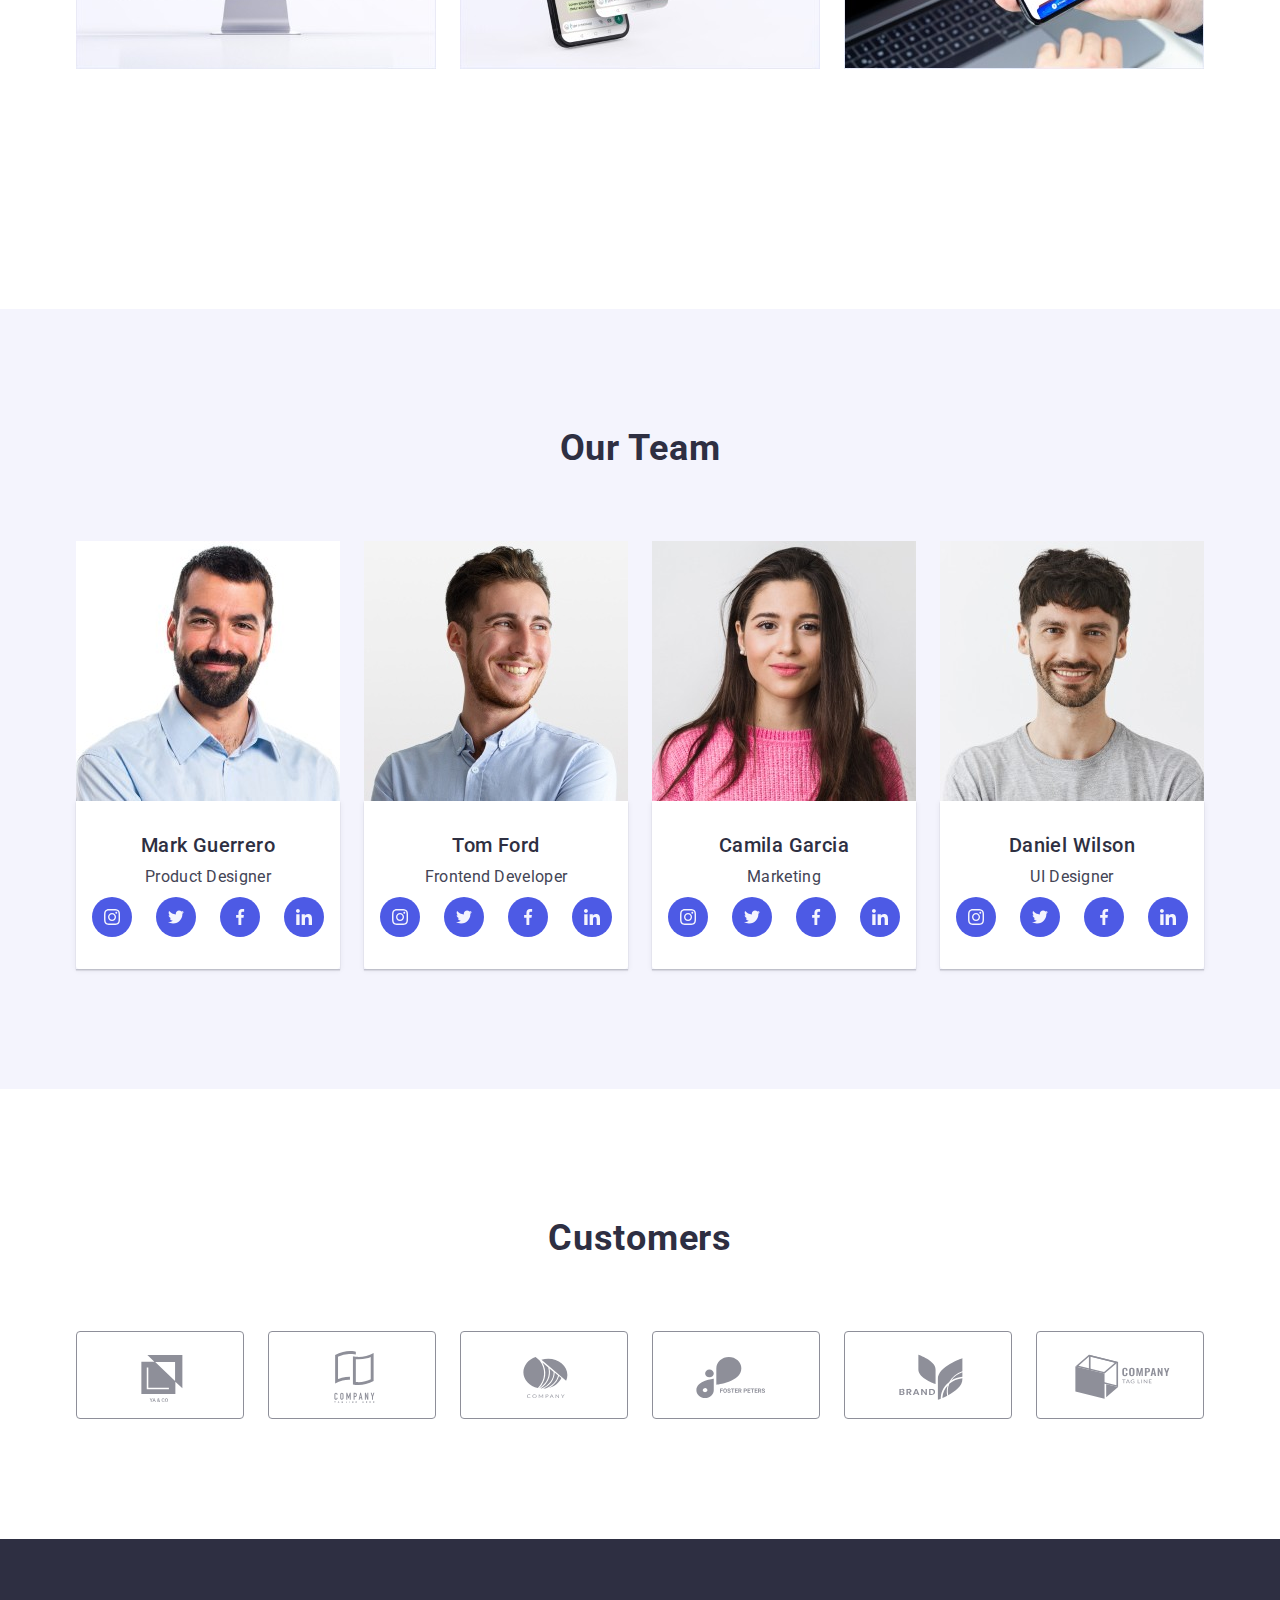
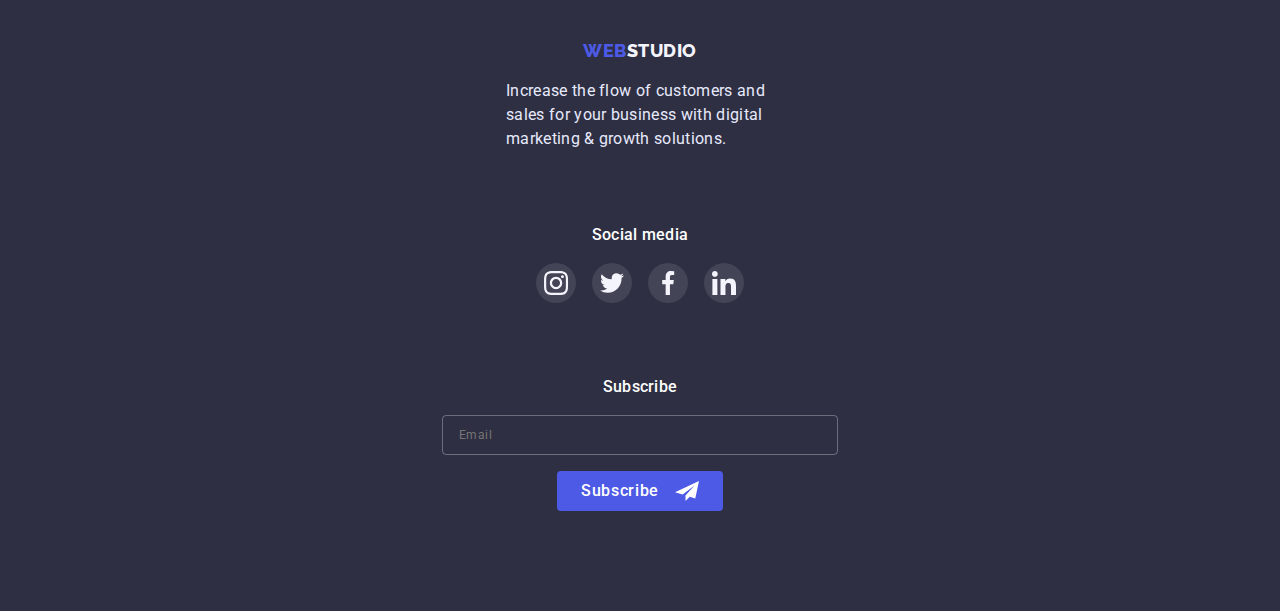
==== commit bcc811f2: "footer" ====
--- a/index.html
+++ b/index.html
@@ -368,7 +368,7 @@
 
     <footer class="footer">
       <div class="footer-container container">
-        <div>
+        <div class="primary-box">
           <a class="f-logo" href="./index.html"
             ><span class="logo">Web</span>Studio</a
           >
--- a/css/styles.css
+++ b/css/styles.css
@@ -1,12 +1,3 @@
-/* 
-#FFFFFF; white
-#434455; primary color
-#2E2F42; secondary color
-#4D5AE5; accent color
-#F4F4FD; button + section color
-#404BBF; button focus color
-*/
-
 :root {
   --white-color: #ffffff;
   --primary-color: #434455;
@@ -51,19 +42,29 @@
   max-width: 100%;
   height: auto;
 }
-
-/* logo */
+.list {
+  list-style: none;
+}
+/*---------------- HEADER ----------------*/
+
+.header {
+  border-bottom: 1px solid var(--text-footer);
+}
+
+.header-container {
+  /* display: flex; */
+}
+/*---------- Logo ----------*/
 
 .logo {
   color: var(--accent-color);
 }
 
-/* navigation */
 .nav-logo,
 .f-logo {
   font-weight: 800;
   font-size: 18px;
-  line-height: 1.33;
+  line-height: 1.16;
   letter-spacing: 0.03em;
   text-decoration: none;
   font-family: "Raleway", sans-serif;
@@ -72,7 +73,21 @@
   color: var(--secondary-color);
 }
 
-/* nav-link */
+/*---------- Navigation ----------*/
+
+.navigation {
+  /* display: flex;
+  align-items: center; */
+}
+
+.nav-list {
+  /* display: flex;
+  align-items: center;
+  gap: 40px;
+  margin-left: 77px; */
+}
+
+/*---------- Nav-link ----------*/
 
 .nav-link {
   position: relative;
@@ -111,12 +126,13 @@
   color: var(--button-color);
 }
 
-.list {
-  list-style: none;
-}
-
-/* contacts */
-
+/*---------- contacts ----------*/
+
+.contacts-list {
+  /* display: flex;
+  gap: 40px;
+  margin-left: auto; */
+}
 .contacts-link {
   display: block;
   text-decoration: none;
@@ -136,7 +152,7 @@
   color: var(--accent-color);
 }
 
-/* hero */
+/*---------- Hero ----------*/
 
 .hero {
   max-width: 479px;
@@ -172,7 +188,8 @@
 }
 
 .hero-title {
-  display: inline-block;
+  margin-left: auto;
+  margin-right: auto;
   width: 319px;
   margin-bottom: 72px;
   font-size: 36px;
@@ -181,15 +198,12 @@
 
   color: var(--header-color);
 }
-
-/* button hero*/
 
 .hero-btn {
   width: 169px;
   height: 56px;
   font-family: inherit;
   font-weight: 500;
-  font-size: 16px;
   line-height: 1.5;
   letter-spacing: 0.04em;
 
@@ -210,51 +224,60 @@
   border-color: var(--accent-color);
 }
 
-/* titles h2-h6*/
-
-.content-text {
+/*---------- Section Advantages ----------*/
+
+.advantages {
+  padding-top: 96px;
+}
+
+.advan-list {
+  display: flex;
+  flex-direction: column;
+  gap: 72px;
+}
+
+.advan-title {
   margin-bottom: 8px;
-  line-height: 1.5;
-  letter-spacing: 0.02em;
-  color: var(--primary-color);
-}
-/* Фоновые иконки секции advantages */
-/* .advan-item::before {
-  display: block;
-  content: "";
-  border-radius: 4px;
-  margin-bottom: 8px;
-  height: 112px;
-  background-repeat: no-repeat;
-  background-position: center;
-
-  background-color: var(--section-color);
-} */
-/* 
-.icon-antenna::before {
-  background-image: url("../images/antenna.svg");
-}
-
-.icon-clock::before {
-  background-image: url("../images/clock.svg");
-}
-
-.icon-diagram::before {
-  background-image: url("../images/diagram.svg");
-}
-
-.icon-astronaut::before {
-  background-image: url("../images/astronaut.svg");
-} */
-
-/* section our team */
-
-/* .team {
+  font-size: 36px;
+  line-height: 1.11;
+  text-align: center;
+  letter-spacing: 0.02em;
+
+  color: var(--secondary-color);
+}
+
+.advan-text {
+  line-height: 1.5;
+  letter-spacing: 0.02em;
+}
+
+/*---------- Section Projects ----------*/
+
+.projects {
+  display: none;
   padding-top: 120px;
   padding-bottom: 120px;
-
-  background-color: var(--section-color);
-} */
+}
+
+.projects-title {
+  font-size: 36px;
+  line-height: 1.11;
+  letter-spacing: 0.02em;
+  margin-bottom: 72px;
+  text-align: center;
+
+  color: var(--secondary-color);
+}
+.projects-list {
+  display: flex;
+  gap: 24px;
+}
+
+.projects-item {
+  width: calc((100% - 48px) / 3);
+}
+
+/*---------- Section Team ----------*/
 
 .team {
   margin-top: 96px;
@@ -264,12 +287,52 @@
   background-color: var(--section-color);
 }
 
+.team-title {
+  font-size: 36px;
+  line-height: 1.11;
+  letter-spacing: 0.02em;
+  margin-bottom: 72px;
+  text-align: center;
+
+  color: var(--secondary-color);
+}
+
+.team-list {
+  display: flex;
+  flex-direction: column;
+  gap: 72px;
+}
+
 .team-item {
   width: 260px;
   margin: 0 auto;
   border-radius: 0px 0px 4px 4px;
 
   background-color: var(--white-color);
+}
+
+.team-content {
+  text-align: center;
+  padding: 32px 16px;
+  box-shadow: 0px 1px 6px rgba(46, 47, 66, 0.08),
+    0px 1px 1px rgba(46, 47, 66, 0.16), 0px 2px 1px rgba(46, 47, 66, 0.08);
+}
+
+.content-title {
+  font-weight: 500;
+  font-size: 20px;
+  line-height: 1.2;
+  letter-spacing: 0.02em;
+  margin-bottom: 8px;
+
+  color: var(--secondary-color);
+}
+
+.content-text {
+  margin-bottom: 8px;
+  line-height: 1.5;
+  letter-spacing: 0.02em;
+  color: var(--primary-color);
 }
 
 .soc-list {
@@ -301,104 +364,7 @@
   background-color: var(--button-color);
 }
 
-.content-title {
-  font-weight: 500;
-  font-size: 20px;
-  line-height: 1.2;
-  letter-spacing: 0.02em;
-  margin-bottom: 8px;
-
-  color: var(--secondary-color);
-}
-
-.advan-title {
-  margin-bottom: 8px;
-  font-size: 36px;
-  line-height: 1.11;
-  text-align: center;
-  letter-spacing: 0.02em;
-
-  color: var(--secondary-color);
-}
-
-/* .advan-text,
-.works-text {
-  line-height: 1.5;
-  letter-spacing: 0.02em;
-  max-width: 264px;
-} */
-
-.advan-text {
-  line-height: 1.5;
-  letter-spacing: 0.02em;
-}
-
-.projects-title,
-.team-title {
-  font-weight: 700;
-  font-size: 36px;
-  line-height: 1.11;
-  letter-spacing: 0.02em;
-  margin-bottom: 72px;
-  text-align: center;
-
-  color: var(--secondary-color);
-}
-
-/* text footer */
-
-.advice {
-  line-height: 1.5;
-  letter-spacing: 0.02em;
-  max-width: 264px;
-
-  color: var(--text-footer);
-}
-
-.footer {
-  padding-top: 100px;
-  padding-bottom: 100px;
-
-  background-color: var(--secondary-color);
-}
-
-.media-title {
-  font-size: 16px;
-  font-weight: 500;
-  line-height: 1.5;
-  letter-spacing: 0.02em;
-  margin-bottom: 16px;
-
-  color: var(--white-color);
-}
-
-.social-media-list {
-  /* display: flex;
-  gap: 16px; */
-}
-
-.social-media-item {
-  width: 40px;
-  height: 40px;
-}
-
-.social-link {
-  display: block;
-  width: 100%;
-  height: 100%;
-  border-radius: 50%;
-
-  transition-property: background-color;
-  transition-duration: 250ms;
-  transition-timing-function: cubic-bezier(0.4, 0, 0.2, 1);
-}
-
-.social-link:hover,
-.social-link:focus {
-  background-color: var(--icon-color);
-}
-
-/* Клиенты */
+/*---------- Section Customers ----------*/
 
 .customers {
   padding: 130px 0 120px 0;
@@ -447,108 +413,105 @@
   border-color: var(--button-color);
 }
 
+/*---------------- FOOTER ----------------*/
+
+.footer {
+  max-width: 479px;
+  padding-top: 100px;
+  padding-bottom: 100px;
+
+  background-color: var(--secondary-color);
+}
+
+.primary-box {
+  width: 268px;
+  margin: 0 auto;
+  margin-bottom: 72px;
+}
+
+.f-logo {
+  display: block;
+  margin-bottom: 16px;
+  text-align: center;
+  color: var(--section-color);
+}
+
+.advice {
+  line-height: 1.5;
+  letter-spacing: 0.02em;
+  width: 100%;
+  color: var(--text-footer);
+}
+
 .media {
-  margin-left: 120px;
-}
-
-.footer-container {
-  /* display: flex; */
-}
-
-.f-logo {
-  color: var(--section-color);
-
-  display: block;
+  margin: 0 auto;
+  margin-bottom: 72px;
+  width: 208px;
+}
+
+.media-title {
+  text-align: center;
+  font-size: 16px;
+  font-weight: 500;
+  line-height: 1.5;
+  letter-spacing: 0.02em;
   margin-bottom: 16px;
-}
-
-.header {
-  border-bottom: 1px solid var(--text-footer);
-}
-
-.header-container {
-  /* display: flex; */
-}
-
-.contacts-container {
-  padding-top: 24px;
-  padding-bottom: 24px;
-}
-
-.navigation {
-  /* display: flex;
-  align-items: center; */
-}
-
-.nav-list {
-  /* display: flex;
-  align-items: center;
-  gap: 40px;
-  margin-left: 77px; */
-}
-
-.contacts-list {
-  /* display: flex;
-  gap: 40px;
-  margin-left: auto; */
-}
-
-/* .advantages {
-  padding-top: 120px;
-} */
-
-.advantages {
-  padding-top: 96px;
-}
-
-.advan-list {
-  display: flex;
-  flex-direction: column;
-  gap: 72px;
-}
-
-.projects {
-  display: none;
-  padding-top: 120px;
-  padding-bottom: 120px;
-}
-
-.projects-list {
-  /* display: flex;
-  gap: 24px; */
-}
-
-.projects-item {
-  width: calc((100% - 48px) / 3);
-}
-
-.team-list {
-  display: flex;
-  flex-direction: column;
-  gap: 72px;
-}
-
-.team-content {
+
+  color: var(--white-color);
+}
+
+.social-media-list {
+  display: flex;
+  gap: 16px;
+}
+
+.social-media-item {
+  width: 40px;
+  height: 40px;
+}
+
+.social-link {
+  display: block;
+  width: 100%;
+  height: 100%;
+  border-radius: 50%;
+
+  transition-property: background-color;
+  transition-duration: 250ms;
+  transition-timing-function: cubic-bezier(0.4, 0, 0.2, 1);
+}
+
+.social-link:hover,
+.social-link:focus {
+  background-color: var(--icon-color);
+}
+
+/*---------- Subscribe ----------*/
+
+.sub-title {
+  display: block;
   text-align: center;
-  padding: 32px 16px;
-  box-shadow: 0px 1px 6px rgba(46, 47, 66, 0.08),
-    0px 1px 1px rgba(46, 47, 66, 0.16), 0px 2px 1px rgba(46, 47, 66, 0.08);
-}
-
-.sub-form {
-  /* margin-left: auto; */
-}
-
-.sub-title {
   font-weight: 500;
   line-height: 1.5;
   letter-spacing: 0.02em;
   color: var(--white-color);
+}
+
+.sub-group {
+  margin: 16px auto 0;
+  max-width: 396px;
+}
+
+.sub-icon {
+  position: absolute;
+  right: 24px;
+  top: 50%;
+  transform: translateY(-50%);
 }
 
 .post-text {
   padding-left: 16px;
-  width: 264px;
+  width: 100%;
   height: 40px;
   border: 1px solid rgba(255, 255, 255, 0.3);
   border-radius: 4px;
@@ -561,6 +524,8 @@
 }
 
 .sub-btn {
+  display: block;
+  margin: 16px auto 0;
   position: relative;
   padding: 8px 64px 8px 24px;
 
@@ -584,22 +549,22 @@
   background-color: var(--button-color);
 }
 
-.sub-group {
-  /* display: flex;
+/* -------------- Portfolio ------------- */
+
+/*---------- Section Works ----------*/
+
+.works {
+  padding-top: 96px;
+  padding-bottom: 120px;
+}
+
+/*---------- filter ----------*/
+
+.filter-list {
+  display: flex;
   gap: 24px;
-  margin-top: 16px; */
-}
-
-.sub-icon {
-  position: absolute;
-  right: 24px;
-  top: 50%;
-  transform: translateY(-50%);
-}
-
-/* ----------Portfolio---------- */
-
-/* filter */
+  justify-content: center;
+}
 
 .filter-button {
   font-family: inherit;
@@ -607,7 +572,7 @@
   line-height: 1.5;
   letter-spacing: 0.04em;
 
-  padding: 8px 16px;
+  padding: 12px 24px;
   border: 1px solid var(--text-footer);
   border-radius: 4px;
 
@@ -630,29 +595,12 @@
     0px 2px 2px rgba(0, 0, 0, 0.12);
 }
 
-.filter-list {
-}
-
-.works {
-  padding-top: 96px;
-  padding-bottom: 120px;
-}
-
 .works-list {
   margin-top: 72px;
   display: flex;
   flex-wrap: wrap;
   row-gap: 48px;
   column-gap: 24px;
-}
-
-.works-content {
-  width: 100%;
-  padding: 32px 32px 32px 16px;
-  border: 1px solid var(--text-footer);
-  border-top: none;
-  box-shadow: 0px 1px 6px rgba(46, 47, 66, 0.08);
-  overflow: auto;
 }
 
 .works-item {
@@ -700,6 +648,29 @@
   color: var(--section-color);
 }
 
+.works-content {
+  width: 100%;
+  padding: 32px 32px 32px 16px;
+  border: 1px solid var(--text-footer);
+  border-top: none;
+  box-shadow: 0px 1px 6px rgba(46, 47, 66, 0.08);
+  overflow: auto;
+}
+
+.works-title {
+  font-weight: 500;
+  font-size: 20px;
+  line-height: 1.2;
+  letter-spacing: 0.02em;
+  color: var(--secondary-color);
+}
+
+.works-text {
+  line-height: 1.5;
+  letter-spacing: 0.02em;
+  max-width: 264px;
+}
+
 .works-link-box:hover .overlay,
 .works-link-box:focus .overlay {
   transform: translateY(0);
@@ -713,6 +684,8 @@
   opacity: 0;
   pointer-events: none;
 }
+
+/* -------------- MODAL ------------- */
 
 .backdrop {
   position: fixed;
--- a/css/mobile.css
+++ b/css/mobile.css
@@ -1,8 +1,12 @@
 @media screen and (min-width: 480px) {
   .container {
-    width: 428px;
+    max-width: 428px;
   }
   .hero {
     max-width: 767px;
   }
+
+  .footer {
+    max-width: 767px;
+  }
 }
--- a/css/tablet.css
+++ b/css/tablet.css
@@ -1,13 +1,15 @@
 @media screen and (min-width: 768px) {
   .container {
-    width: 768px;
+    max-width: 768px;
+  }
+
+  .nav-logo,
+  .f-logo {
+    line-height: 1.33;
   }
 
   .hero {
     max-width: 1199px;
-    background-repeat: no-repeat;
-    background-position: center;
-    background-size: cover;
     background-image: linear-gradient(
         to right,
         rgba(46, 47, 66, 0.7),
@@ -32,7 +34,6 @@
   }
 
   .hero-title {
-    display: inline-block;
     margin-bottom: 40px;
     width: 566px;
     font-size: 56px;
@@ -53,6 +54,10 @@
     }
   }
 
+  .advan-title {
+    text-align: left;
+  }
+
   .advan-list {
     display: flex;
     row-gap: 72px;
@@ -61,16 +66,14 @@
     flex-direction: row;
   }
 
-  .advan-title {
-    text-align: left;
-  }
-
   .advan-text {
     width: 356px;
+    font-weight: 500;
+    line-height: 1.5;
+    letter-spacing: 0.02em;
   }
 
   .team-list {
-    display: flex;
     flex-direction: row;
     column-gap: 24px;
     row-gap: 64px;
@@ -99,4 +102,8 @@
     display: block;
     width: 104px;
   }
+
+  .footer {
+    max-width: 1199px;
+  }
 }
--- a/css/desctop.css
+++ b/css/desctop.css
@@ -1,18 +1,101 @@
 @media screen and (min-width: 1200px) {
   .container {
-    width: 1158px;
+    max-width: 1158px;
+  }
+
+  .hero {
+    max-width: 1440px;
+    background-image: linear-gradient(
+        to right,
+        rgba(46, 47, 66, 0.7),
+        rgba(46, 47, 66, 0.7)
+      ),
+      url("../images/people-office.jpg");
+    background-color: var(--secondary-color);
+  }
+
+  @media (min-device-pixel-ratio: 2),
+    (min-resolution: 192dpi),
+    (min-resolution: 2dppx) {
+    .hero {
+      background-image: linear-gradient(
+          to right,
+          rgba(46, 47, 66, 0.7),
+          rgba(46, 47, 66, 0.7)
+        ),
+        url("../images/people-office-pc-@2x.jpg");
+      background-color: var(--secondary-color);
+    }
   }
 
   .hero-title {
-    max-width: 496px;
     margin-bottom: 48px;
-    margin-left: auto;
-    margin-right: auto;
+    animation-name: titleanim;
+    animation-duration: 500ms;
+    animation-timing-function: linear;
+  }
 
-    font-weight: 700;
-    font-size: 56px;
-    line-height: 1.07;
-    letter-spacing: 0.02em;
-    color: var(--header-color);
+  @keyframes titleanim {
+    0% {
+      transform: scale(0);
+    }
+
+    100% {
+      transform: scale(1);
+    }
+  }
+
+  /*---------- Фоновые иконки секции advantages ----------*/
+  .advan-item::before {
+    display: block;
+    content: "";
+    border-radius: 4px;
+    margin-bottom: 8px;
+    height: 112px;
+    background-repeat: no-repeat;
+    background-position: center;
+
+    background-color: var(--section-color);
+  }
+  .icon-antenna::before {
+    background-image: url("../images/antenna.svg");
+  }
+
+  .icon-clock::before {
+    background-image: url("../images/clock.svg");
+  }
+
+  .icon-diagram::before {
+    background-image: url("../images/diagram.svg");
+  }
+
+  .icon-astronaut::before {
+    background-image: url("../images/astronaut.svg");
+  }
+
+  .advan-title {
+    font-weight: 500;
+    font-size: 20px;
+    line-height: 1.2;
+  }
+  .advan-text {
+    width: 264px;
+    font-weight: 400;
+  }
+  .projects {
+    display: block;
+  }
+
+  .team {
+    margin-top: 120px;
+  }
+
+  .team-list {
+    flex-wrap: nowrap;
+    gap: 24px;
+  }
+
+  .footer {
+    max-width: 1440px;
   }
 }
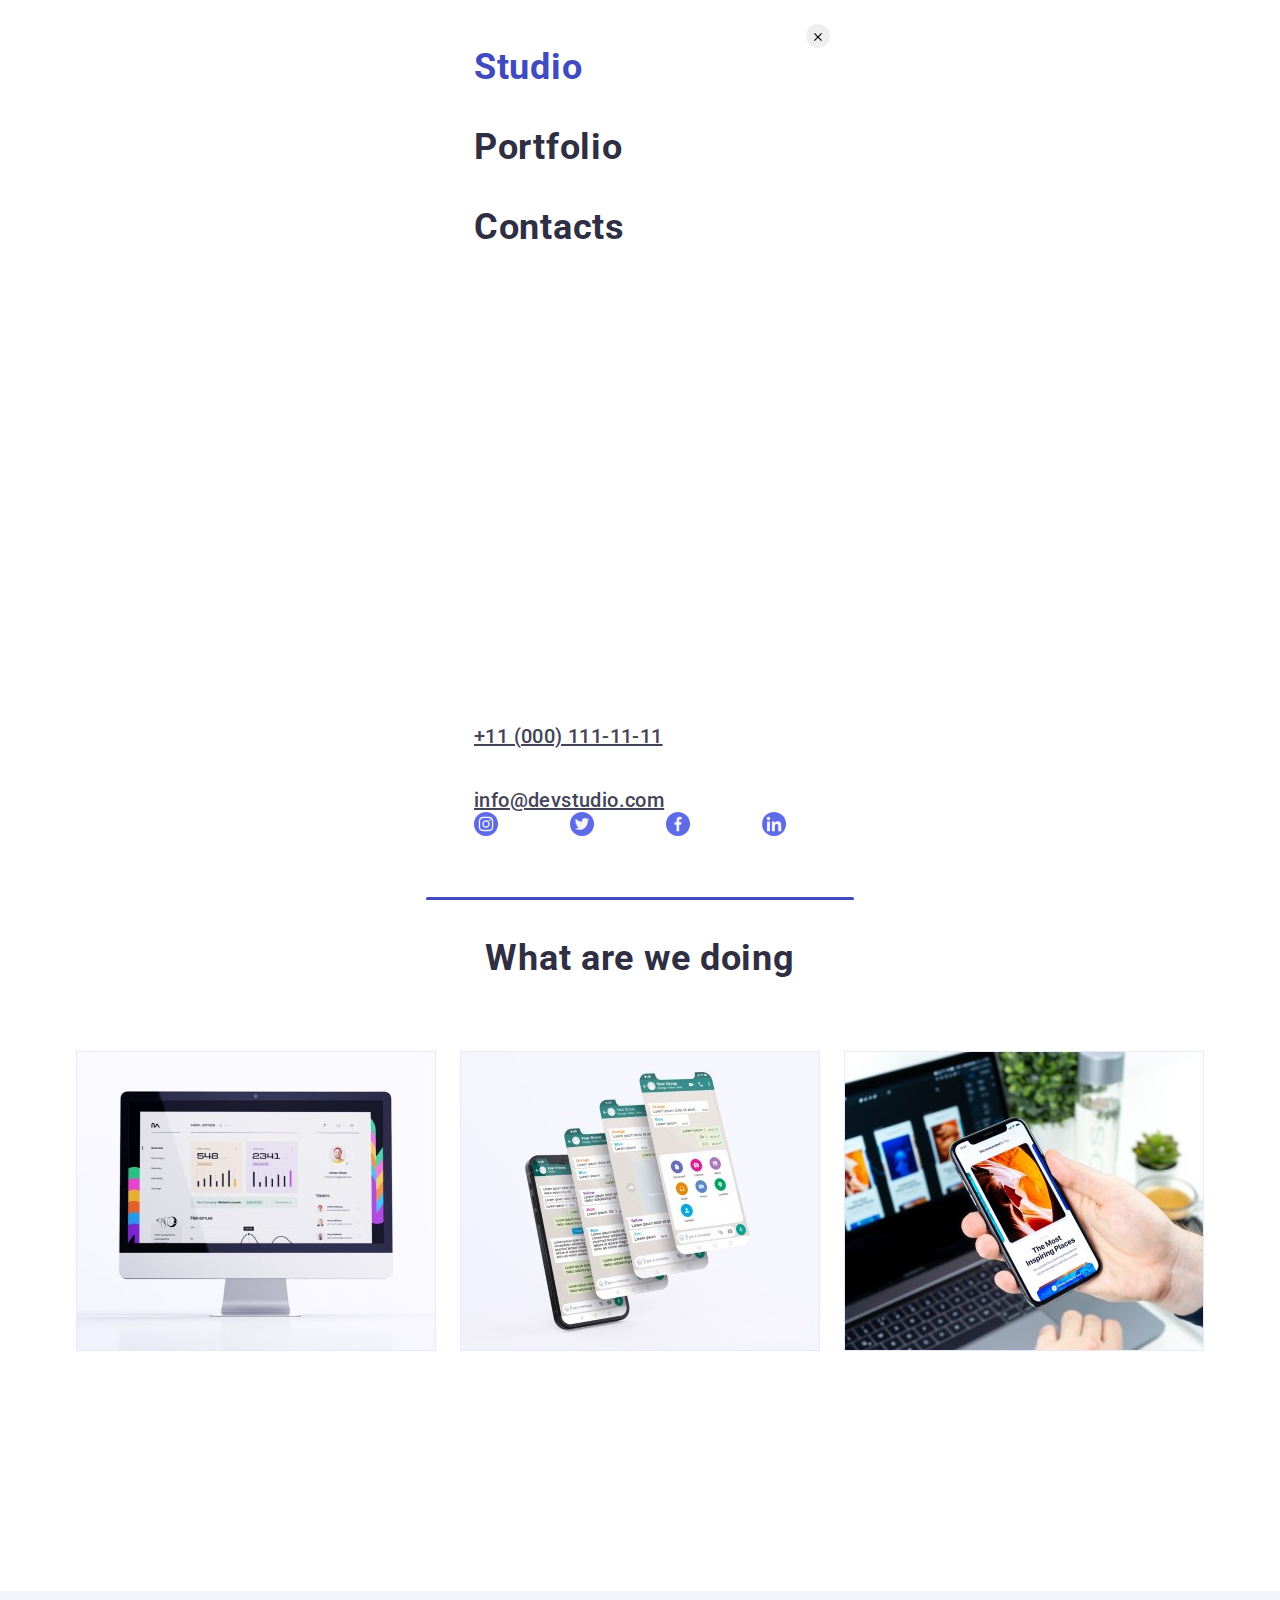
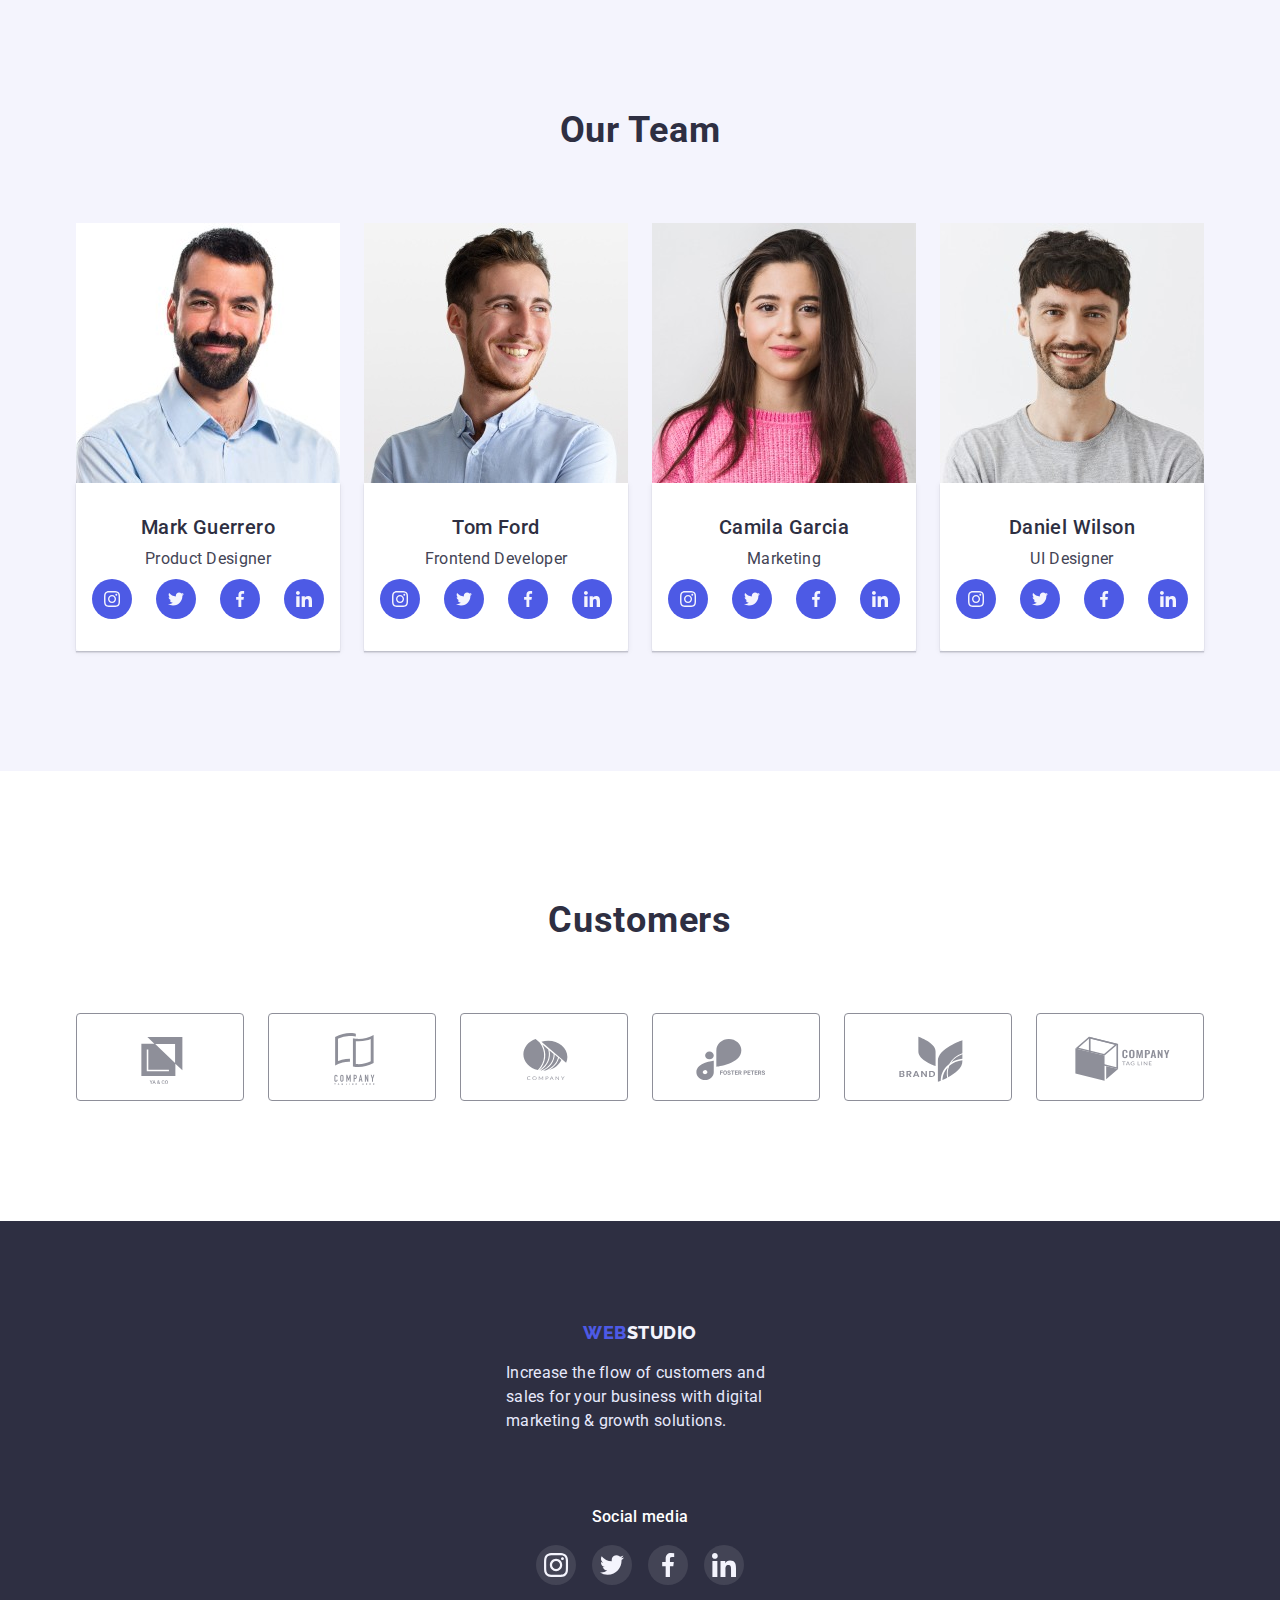
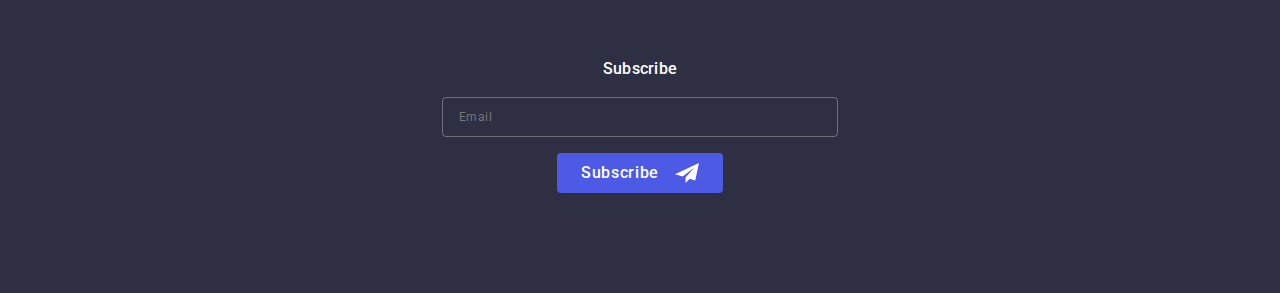
==== commit 1694945f: "menu-mobile" ====
--- a/index.html
+++ b/index.html
@@ -28,6 +28,7 @@
           <a class="nav-logo" href="./index.html"
             ><span class="logo">Web</span>Studio</a
           >
+
           <ul class="nav-list list">
             <li class="nav-item">
               <a class="nav-link active active-color" href="./index.html"
@@ -56,6 +57,81 @@
           </li>
         </ul>
       </div>
+
+      <div class="mob-menu">
+        <div class="mob-container">
+          <button class="menu-button" type="button" data-modal-close>
+            <svg width="8px" height="8px">
+              <use href="./images/icons.svg#icon-button-close"></use>
+            </svg>
+          </button>
+          <div class="mob-top">
+            <ul class="mob-list list">
+              <li class="mob-item">
+                <a class="mob-link active active-color" href="./index.html"
+                  >Studio</a
+                >
+              </li>
+              <li class="mob-item">
+                <a class="mob-link" href="./portfolio.html">Portfolio</a>
+              </li>
+              <li class="mob-item">
+                <a class="mob-link" href="">Contacts</a>
+              </li>
+            </ul>
+          </div>
+          <div>
+            <ul class="mob-contacts-list list">
+              <li class="mob-contacts-item">
+                <a class="mob-contacts-link" href="tel:+11(000)1111111"
+                  >+11 (000) 111-11-11</a
+                >
+              </li>
+              <li class="mob-contacts-item">
+                <a class="mob-contacts-link" href="mailto:info@devstudio.com"
+                  >info@devstudio.com</a
+                >
+              </li>
+            </ul>
+
+            <ul class="mob-socials list">
+              <li class="mob-socials-item">
+                <a class="socials-link" href="">
+                  <svg class="socials-icon" width="24" height="24">
+                    <use href="./images/icons.svg#icon-instagram"></use>
+                  </svg>
+                </a>
+              </li>
+              <li class="mob-socials-item">
+                <a class="socials-link" href="">
+                  <svg class="socials-icon" width="24" height="24">
+                    <use href="./images/icons.svg#icon-twitter"></use>
+                  </svg>
+                </a>
+              </li>
+              <li class="mob-socials-item">
+                <a class="socials-link" href="">
+                  <svg class="socials-icon" width="24" height="24">
+                    <use href="./images/icons.svg#icon-facebook"></use>
+                  </svg>
+                </a>
+              </li>
+              <li class="mob-socials-item">
+                <a class="socials-link" href="">
+                  <svg class="socials-icon" width="24" height="24">
+                    <use href="./images/icons.svg#icon-in"></use>
+                  </svg>
+                </a>
+              </li>
+            </ul>
+          </div>
+        </div>
+      </div>
+      <button class="menu-hamburger" type="button" data-modal-close>
+        <svg width="32px" height="32px">
+          <use href="./images/icons.svg#icon-menu-hamburger"></use>
+        </svg>
+      </button>
     </header>
 
     <main>
--- a/css/styles.css
+++ b/css/styles.css
@@ -51,9 +51,92 @@
   border-bottom: 1px solid var(--text-footer);
 }
 
-.header-container {
-  /* display: flex; */
-}
+.mob-menu {
+  position: fixed;
+  background-color: var(--white-color);
+  top: 0;
+  z-index: 1;
+  width: 100vw;
+  height: 100vh;
+}
+
+.mob-container {
+  position: relative;
+  margin: 0 auto;
+  padding: 48px;
+  display: flex;
+  flex-direction: column;
+  height: 100%;
+  justify-content: space-between;
+  overflow: auto;
+}
+
+.mob-top {
+  margin-bottom: 284px;
+}
+
+.mob-list {
+  display: flex;
+  flex-direction: column;
+  gap: 40px;
+}
+
+.mob-link {
+  text-decoration: none;
+  font-weight: 700;
+  font-size: 36px;
+  line-height: 1.11;
+  letter-spacing: 0.02em;
+  color: var(--secondary-color);
+}
+
+.mob-contacts-list {
+  display: flex;
+  flex-direction: column;
+  gap: 40px;
+}
+
+.mob-contacts-link {
+  font-weight: 500;
+  font-size: 20px;
+  line-height: 1.2;
+  letter-spacing: 0.02em;
+  color: var(--primary-color);
+}
+
+.mob-socials {
+  display: flex;
+  gap: 56px;
+}
+
+.mob-socials-item {
+  width: 40px;
+  height: 40px;
+}
+
+.socials-link {
+  display: block;
+  width: 100%;
+  height: 100%;
+}
+
+.socials-icon {
+  background-color: var(--accent-color);
+  border-radius: 50%;
+}
+
+.menu-button {
+  position: absolute;
+  padding: 0;
+  top: 24px;
+  right: 24px;
+  display: block;
+  width: 24px;
+  height: 24px;
+  border-radius: 50%;
+  border: none;
+}
+
 /*---------- Logo ----------*/
 
 .logo {
@@ -75,16 +158,8 @@
 
 /*---------- Navigation ----------*/
 
-.navigation {
-  /* display: flex;
-  align-items: center; */
-}
-
 .nav-list {
-  /* display: flex;
-  align-items: center;
-  gap: 40px;
-  margin-left: 77px; */
+  display: none;
 }
 
 /*---------- Nav-link ----------*/
@@ -111,17 +186,6 @@
   color: var(--accent-color);
 }
 
-.active::after {
-  content: "";
-  position: absolute;
-  left: 0;
-  bottom: -1px;
-  width: 100%;
-  height: 4px;
-  background-color: var(--button-color);
-  border-radius: 2px;
-}
-
 .active-color {
   color: var(--button-color);
 }
@@ -129,9 +193,7 @@
 /*---------- contacts ----------*/
 
 .contacts-list {
-  /* display: flex;
-  gap: 40px;
-  margin-left: auto; */
+  display: none;
 }
 .contacts-link {
   display: block;
--- a/css/mobile.css
+++ b/css/mobile.css
@@ -1,5 +1,9 @@
 @media screen and (min-width: 480px) {
   .container {
+    max-width: 428px;
+  }
+
+  .mob-container {
     max-width: 428px;
   }
   .hero {
--- a/css/tablet.css
+++ b/css/tablet.css
@@ -6,6 +6,17 @@
   .nav-logo,
   .f-logo {
     line-height: 1.33;
+  }
+
+  .active::after {
+    content: "";
+    position: absolute;
+    left: 0;
+    bottom: -1px;
+    width: 100%;
+    height: 4px;
+    background-color: var(--button-color);
+    border-radius: 2px;
   }
 
   .hero {
--- a/css/desctop.css
+++ b/css/desctop.css
@@ -1,6 +1,17 @@
 @media screen and (min-width: 1200px) {
   .container {
     max-width: 1158px;
+  }
+
+  .active::after {
+    content: "";
+    position: absolute;
+    left: 0;
+    bottom: -1px;
+    width: 100%;
+    height: 4px;
+    background-color: var(--button-color);
+    border-radius: 2px;
   }
 
   .hero {
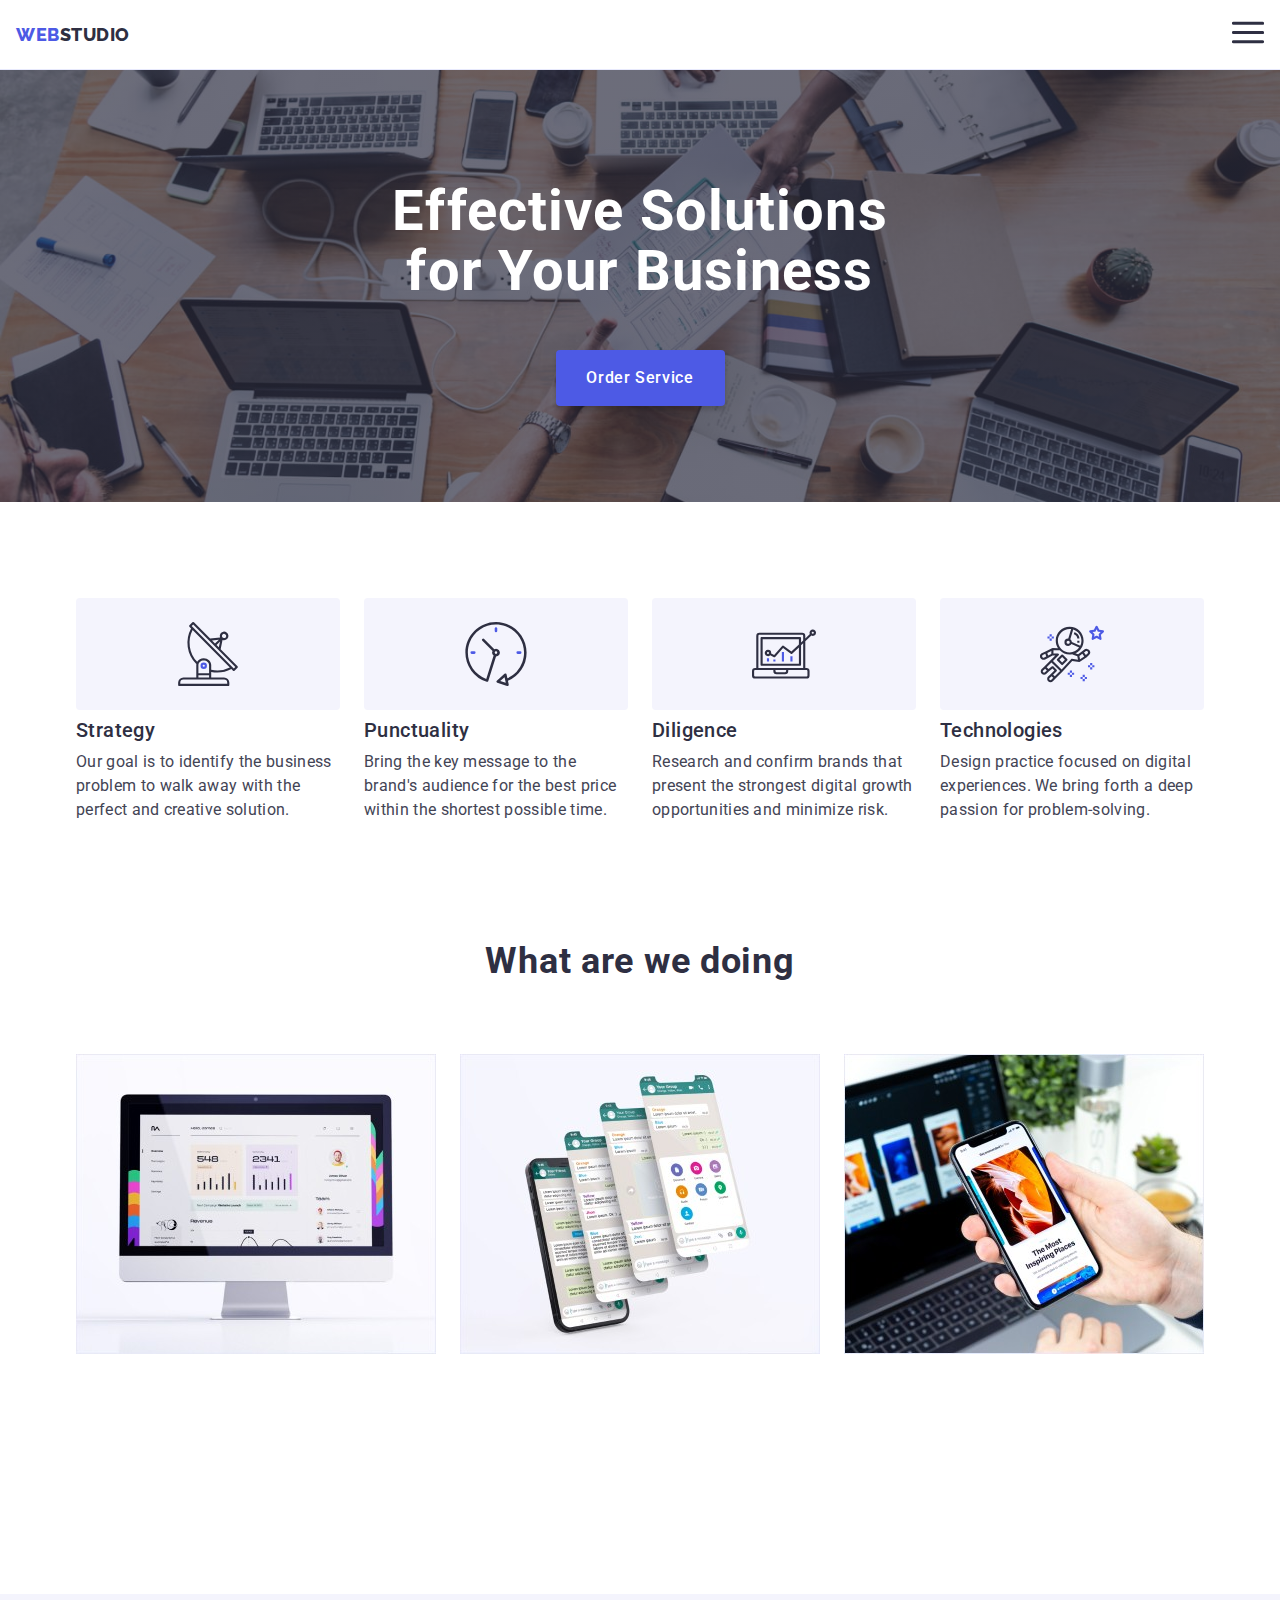
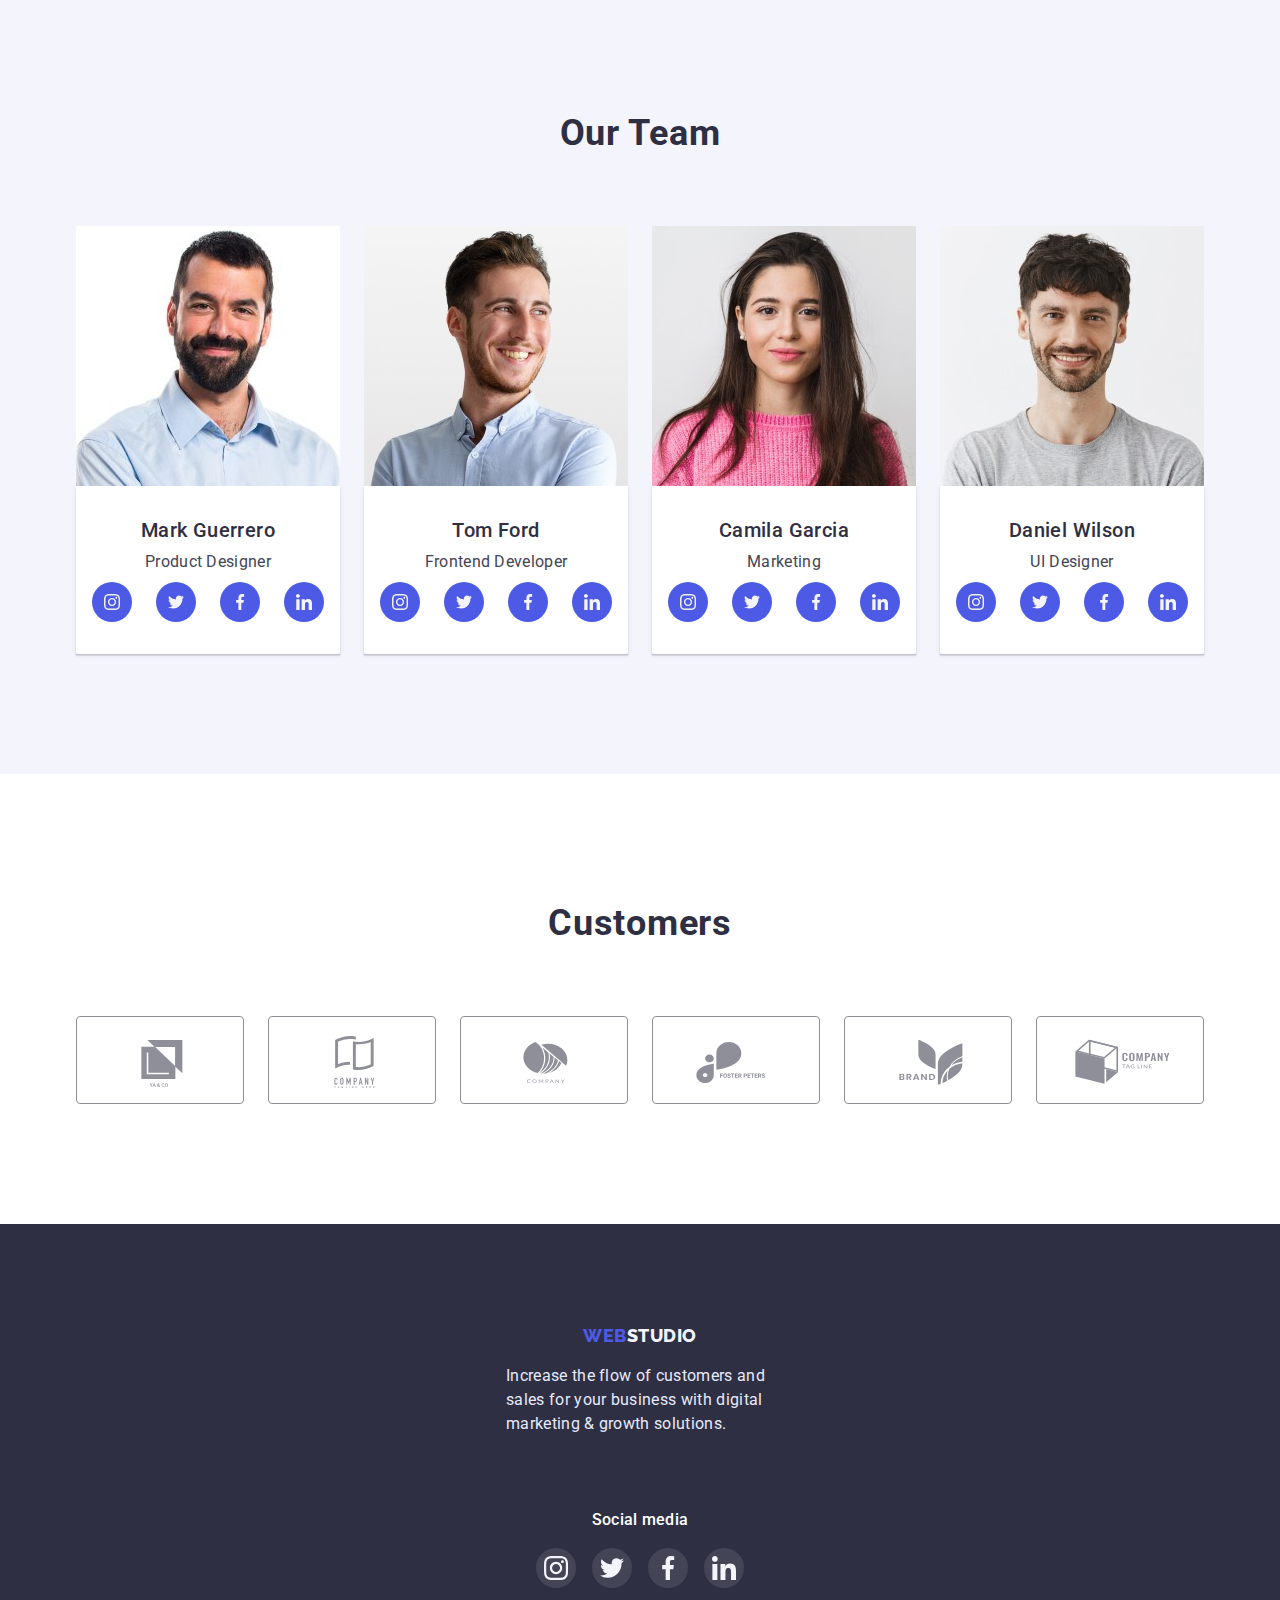
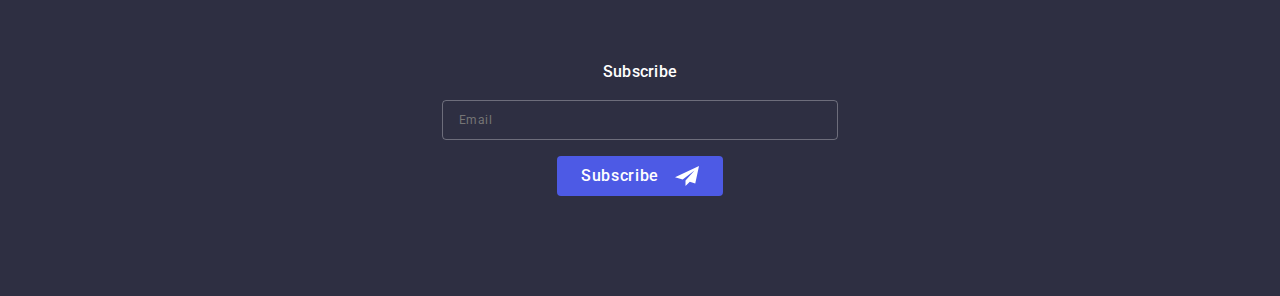
==== commit 9555f25a: "menu-mobile" ====
--- a/index.html
+++ b/index.html
@@ -58,9 +58,9 @@
         </ul>
       </div>
 
-      <div class="mob-menu">
+      <div class="mob-menu is-hidden" data-menu>
         <div class="mob-container">
-          <button class="menu-button" type="button" data-modal-close>
+          <button class="menu-button" type="button" data-menu-close>
             <svg width="8px" height="8px">
               <use href="./images/icons.svg#icon-button-close"></use>
             </svg>
@@ -80,15 +80,15 @@
               </li>
             </ul>
           </div>
-          <div>
+          <div class="mob-bottom">
             <ul class="mob-contacts-list list">
               <li class="mob-contacts-item">
-                <a class="mob-contacts-link" href="tel:+11(000)1111111"
+                <a class="mob-tel-link" href="tel:+11(000)1111111"
                   >+11 (000) 111-11-11</a
                 >
               </li>
               <li class="mob-contacts-item">
-                <a class="mob-contacts-link" href="mailto:info@devstudio.com"
+                <a class="mob-mail-link" href="mailto:info@devstudio.com"
                   >info@devstudio.com</a
                 >
               </li>
@@ -127,7 +127,7 @@
           </div>
         </div>
       </div>
-      <button class="menu-hamburger" type="button" data-modal-close>
+      <button class="menu-hamburger" type="button" data-menu-open>
         <svg width="32px" height="32px">
           <use href="./images/icons.svg#icon-menu-hamburger"></use>
         </svg>
@@ -604,5 +604,6 @@
       </div>
     </div>
     <script src="./js/modal.js"></script>
+    <script src="./js/mobile-menu.js"></script>
   </body>
 </html>
--- a/css/styles.css
+++ b/css/styles.css
@@ -48,6 +48,9 @@
 /*---------------- HEADER ----------------*/
 
 .header {
+  position: relative;
+  width: 100vw;
+  height: 70px;
   border-bottom: 1px solid var(--text-footer);
 }
 
@@ -63,7 +66,7 @@
 .mob-container {
   position: relative;
   margin: 0 auto;
-  padding: 48px;
+  padding: 80px 30px 40px 40px;
   display: flex;
   flex-direction: column;
   height: 100%;
@@ -73,6 +76,10 @@
 
 .mob-top {
   margin-bottom: 284px;
+}
+
+.mob-bottom {
+  min-width: 337px;
 }
 
 .mob-list {
@@ -94,14 +101,29 @@
   display: flex;
   flex-direction: column;
   gap: 40px;
-}
-
-.mob-contacts-link {
+  margin-bottom: 48px;
+}
+
+.mob-mail-link {
   font-weight: 500;
   font-size: 20px;
   line-height: 1.2;
   letter-spacing: 0.02em;
+  text-decoration: none;
   color: var(--primary-color);
+}
+
+.mob-mail-link:focus,
+.mob-mail-link:hover {
+  color: var(--button-color);
+}
+
+.mob-tel-link {
+  font-weight: 600;
+  font-size: 36px;
+  line-height: 1.11;
+  text-decoration: none;
+  color: var(--accent-color);
 }
 
 .mob-socials {
@@ -115,26 +137,51 @@
 }
 
 .socials-link {
-  display: block;
+  display: flex;
+  align-items: center;
+  justify-content: center;
   width: 100%;
   height: 100%;
-}
-
-.socials-icon {
   background-color: var(--accent-color);
   border-radius: 50%;
 }
 
+.socials-link:focus {
+  background-color: var(--button-color);
+}
+
 .menu-button {
   position: absolute;
+  display: block;
   padding: 0;
   top: 24px;
   right: 24px;
-  display: block;
   width: 24px;
   height: 24px;
   border-radius: 50%;
+  background-color: var(--text-footer);
+  border: 1px solid rgba(0, 0, 0, 0.1);
+}
+
+.menu-button:hover,
+.menu-button:focus {
+  background-color: var(--button-color);
+  fill: var(--section-color);
+}
+
+.menu-hamburger {
+  position: absolute;
+  top: 50%;
+  right: 10px;
+  transform: translateY(-50%);
   border: none;
+  stroke: var(--secondary-color);
+  background-color: transparent;
+}
+
+.menu-hamburger:hover,
+.menu-hamburger:focus {
+  stroke: var(--button-color);
 }
 
 /*---------- Logo ----------*/
@@ -154,6 +201,14 @@
   text-transform: uppercase;
 
   color: var(--secondary-color);
+}
+
+.nav-logo {
+  position: absolute;
+  top: 50%;
+  left: 16px;
+  transform: translateY(-50%);
+  display: block;
 }
 
 /*---------- Navigation ----------*/
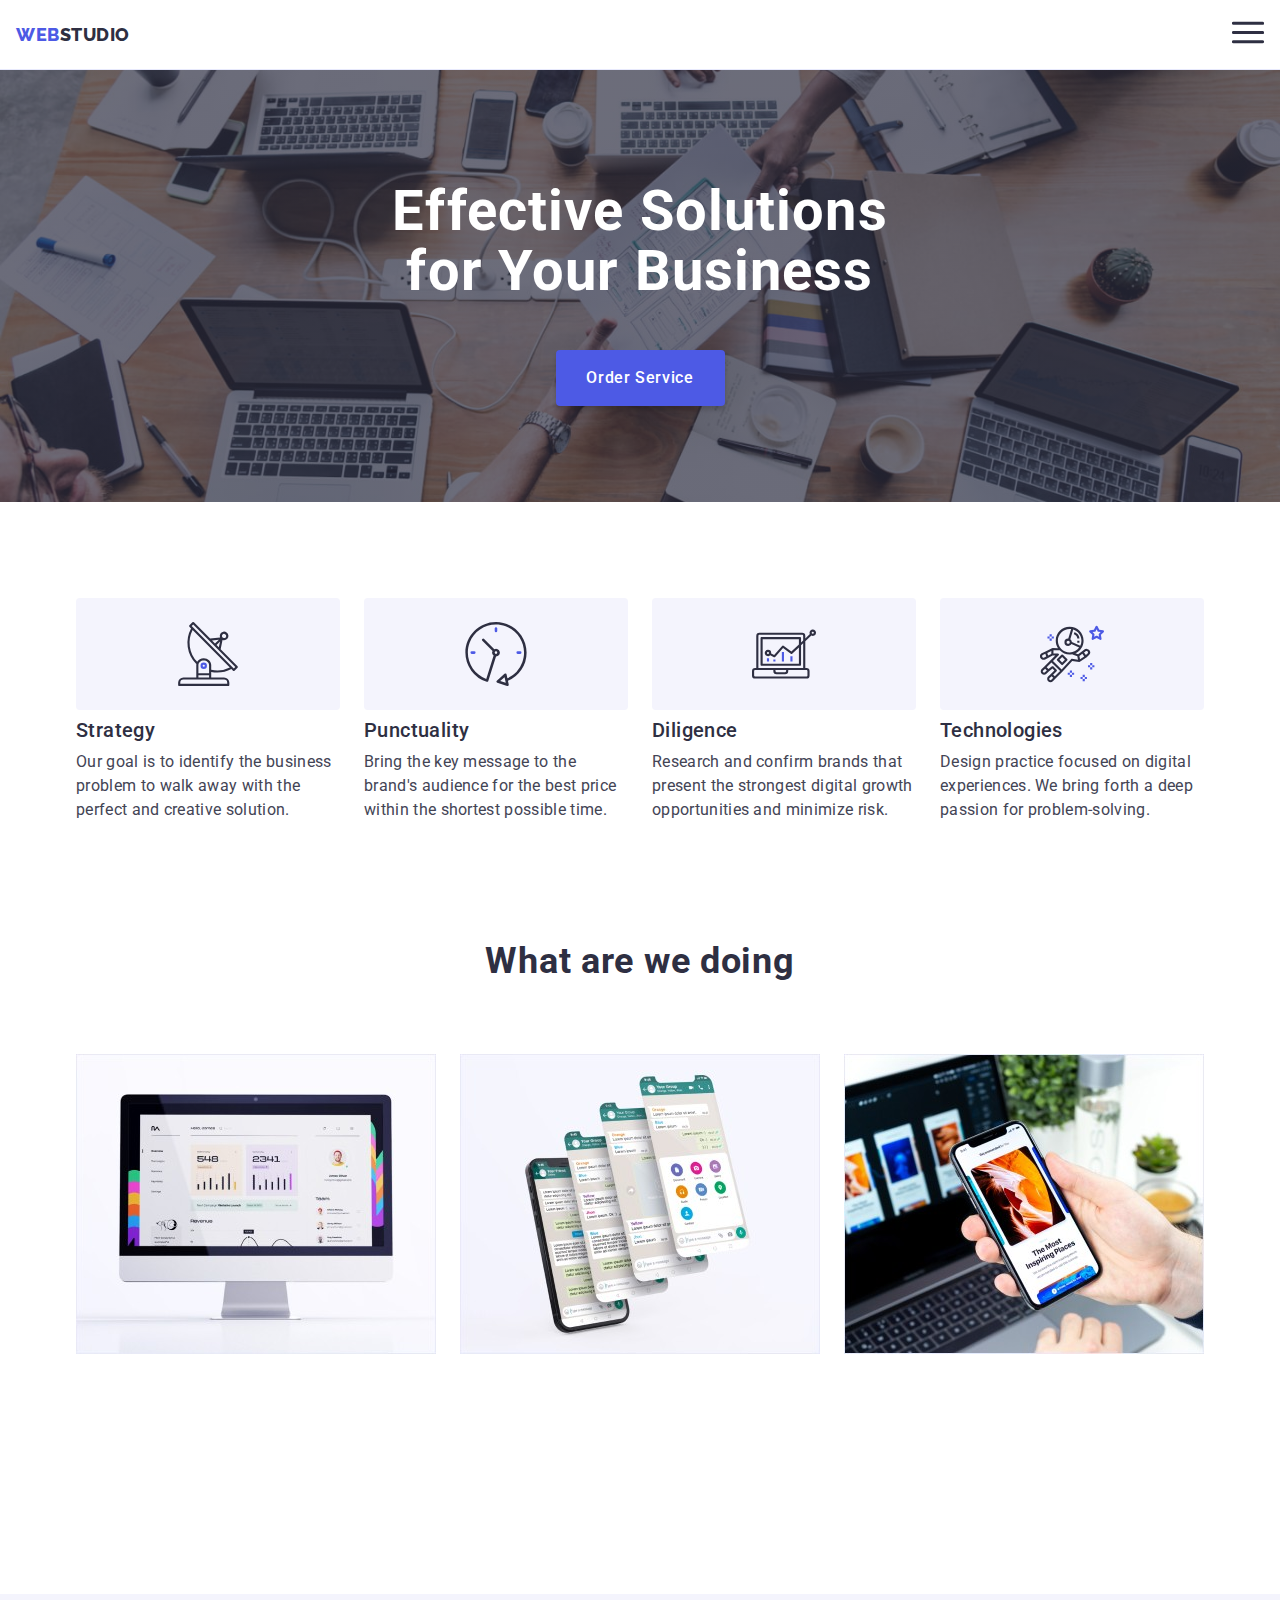
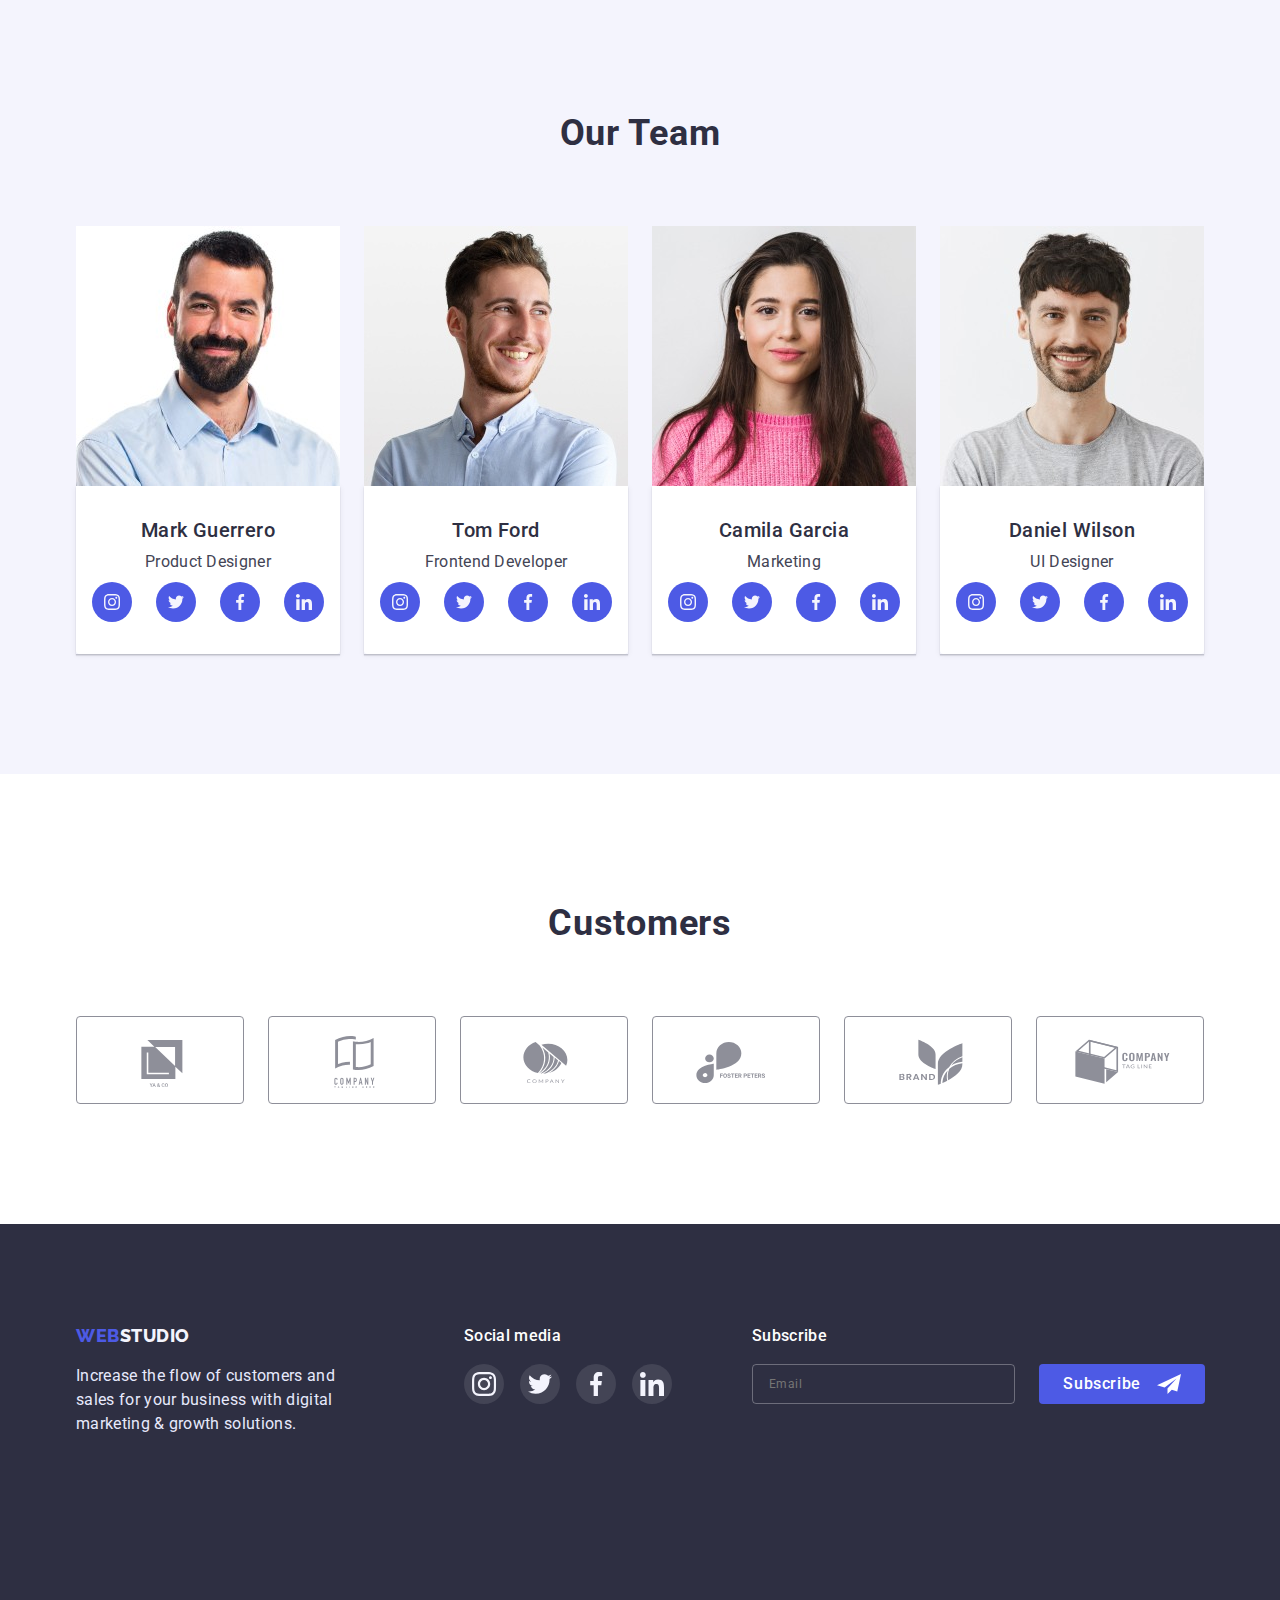
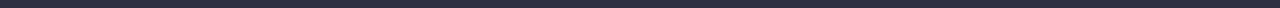
==== commit 57c0cf68: "footer" ====
--- a/index.html
+++ b/index.html
@@ -444,44 +444,46 @@
 
     <footer class="footer">
       <div class="footer-container container">
-        <div class="primary-box">
-          <a class="f-logo" href="./index.html"
-            ><span class="logo">Web</span>Studio</a
-          >
-          <p class="advice">
-            Increase the flow of customers and sales for your business with
-            digital marketing & growth solutions.
-          </p>
-        </div>
-
-        <div class="media">
-          <h4 class="media-title">Social media</h4>
-          <ul class="social-media-list list">
-            <li class="social-media-item">
-              <a href="" class="social-link"
-                ><svg width="40" height="40">
-                  <use href="./images/icons.svg#icon-instagram"></use></svg
-              ></a>
-            </li>
-            <li class="social-media-item">
-              <a href="" class="social-link"
-                ><svg width="40" height="40">
-                  <use href="./images/icons.svg#icon-twitter"></use></svg
-              ></a>
-            </li>
-            <li class="social-media-item">
-              <a href="" class="social-link"
-                ><svg width="40" height="40">
-                  <use href="./images/icons.svg#icon-facebook"></use></svg
-              ></a>
-            </li>
-            <li class="social-media-item">
-              <a href="" class="social-link">
-                <svg width="40" height="40">
-                  <use href="./images/icons.svg#icon-in"></use></svg
-              ></a>
-            </li>
-          </ul>
+        <div class="first-box">
+          <div class="primary-box">
+            <a class="f-logo" href="./index.html"
+              ><span class="logo">Web</span>Studio</a
+            >
+            <p class="advice">
+              Increase the flow of customers and sales for your business with
+              digital marketing & growth solutions.
+            </p>
+          </div>
+
+          <div class="media">
+            <h4 class="media-title">Social media</h4>
+            <ul class="social-media-list list">
+              <li class="social-media-item">
+                <a href="" class="social-link"
+                  ><svg width="40" height="40">
+                    <use href="./images/icons.svg#icon-instagram"></use></svg
+                ></a>
+              </li>
+              <li class="social-media-item">
+                <a href="" class="social-link"
+                  ><svg width="40" height="40">
+                    <use href="./images/icons.svg#icon-twitter"></use></svg
+                ></a>
+              </li>
+              <li class="social-media-item">
+                <a href="" class="social-link"
+                  ><svg width="40" height="40">
+                    <use href="./images/icons.svg#icon-facebook"></use></svg
+                ></a>
+              </li>
+              <li class="social-media-item">
+                <a href="" class="social-link">
+                  <svg width="40" height="40">
+                    <use href="./images/icons.svg#icon-in"></use></svg
+                ></a>
+              </li>
+            </ul>
+          </div>
         </div>
         <form class="sub-form">
           <span class="sub-title">Subscribe</span>
--- a/css/styles.css
+++ b/css/styles.css
@@ -75,7 +75,7 @@
 }
 
 .mob-top {
-  margin-bottom: 284px;
+  margin-bottom: 150px;
 }
 
 .mob-bottom {
@@ -541,8 +541,8 @@
 }
 
 .primary-box {
+  margin: 0 auto;
   width: 268px;
-  margin: 0 auto;
   margin-bottom: 72px;
 }
 
--- a/css/tablet.css
+++ b/css/tablet.css
@@ -117,4 +117,46 @@
   .footer {
     max-width: 1199px;
   }
+
+  .first-box {
+    display: flex;
+    justify-content: flex-start;
+    margin-bottom: 72px;
+  }
+
+  .f-logo {
+    text-align: left;
+  }
+
+  .media-title {
+    text-align: left;
+  }
+
+  .primary-box {
+    margin: 0;
+    margin-right: 24px;
+    margin-left: 108px;
+  }
+
+  .media {
+    margin: 0;
+  }
+
+  .sub-group {
+    display: flex;
+    justify-content: center;
+    max-width: 453px;
+    margin: 0 0 0 108px;
+  }
+
+  .sub-title {
+    text-align: left;
+    margin-left: 108px;
+    margin-bottom: 16px;
+  }
+
+  .sub-btn {
+    margin: 0;
+    margin-left: 24px;
+  }
 }
--- a/css/desctop.css
+++ b/css/desctop.css
@@ -109,4 +109,26 @@
   .footer {
     max-width: 1440px;
   }
+
+  .footer-container {
+    display: flex;
+  }
+
+  .primary-box {
+    margin-left: 0;
+    margin-right: 120px;
+  }
+
+  .sub-title {
+    margin-left: 80px;
+  }
+
+  .sub-group {
+    margin: 0;
+    margin-left: 80px;
+  }
+
+  .post-text {
+    width: 264px;
+  }
 }
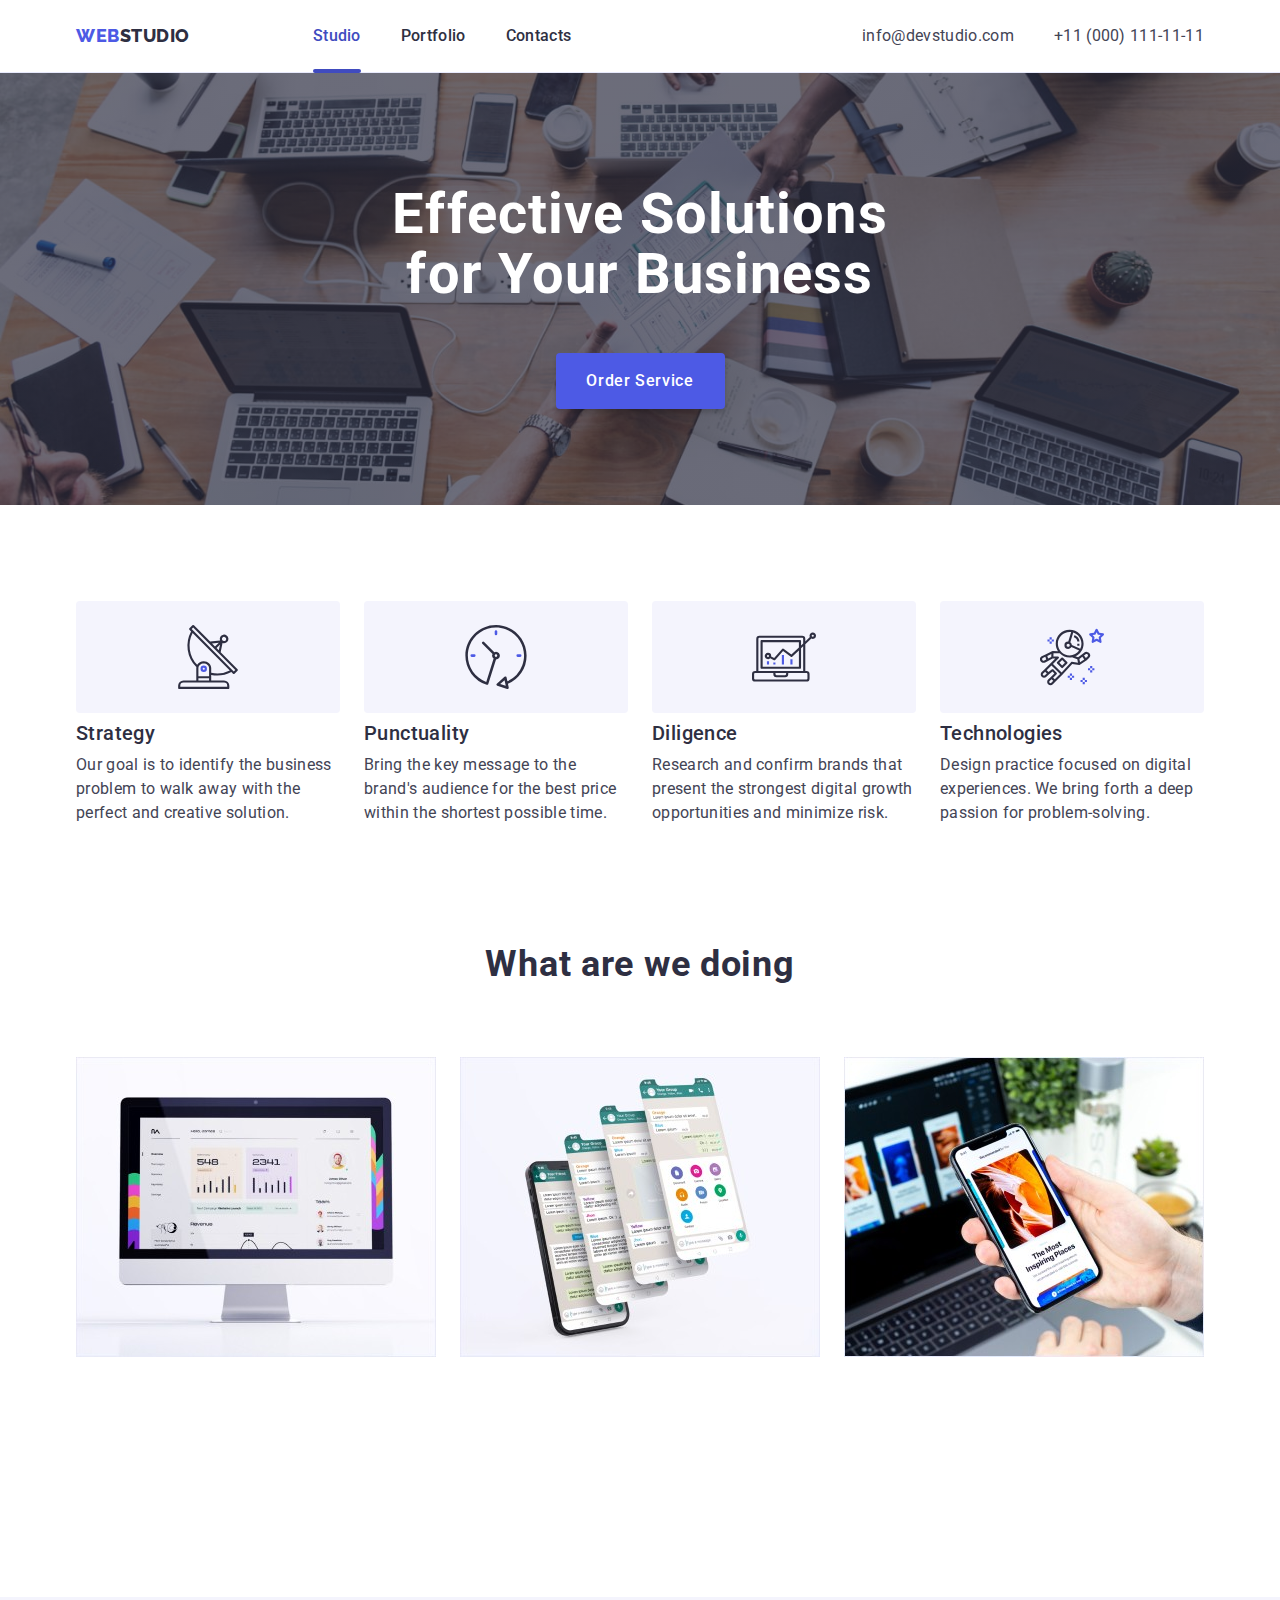
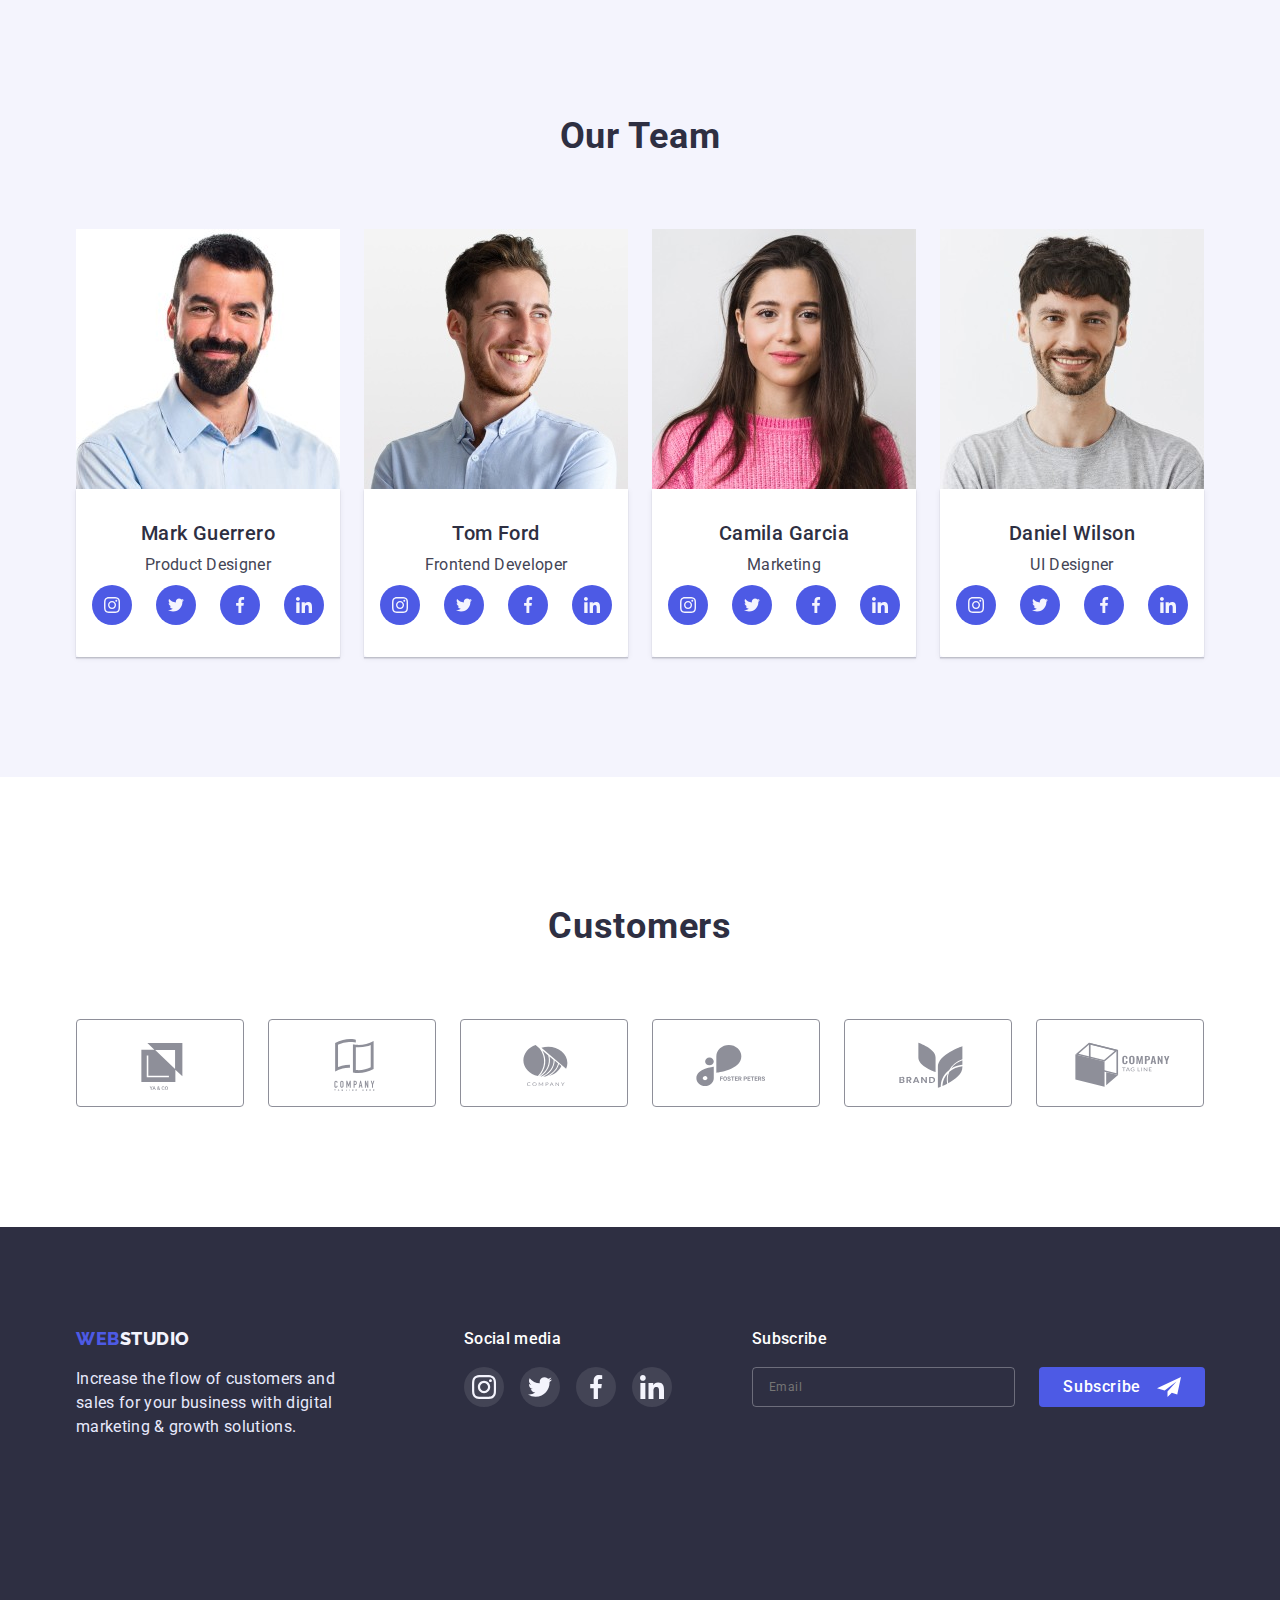
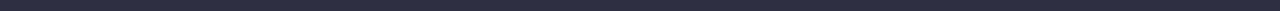
==== commit 4201a599: "photo2x" ====
--- a/index.html
+++ b/index.html
@@ -18,7 +18,7 @@
     <link rel="stylesheet" href="./css/styles.css" />
     <link rel="stylesheet" href="./css/mobile.css" />
     <link rel="stylesheet" href="./css/tablet.css" />
-    <link rel="stylesheet" href="./css/desctop.css" />
+    <link rel="stylesheet" href="./css/desktop.css" />
   </head>
   <body>
     <!-- Navigation  -->
@@ -188,17 +188,28 @@
           <h2 class="projects-title">What are we doing</h2>
           <ul class="projects-list list">
             <li class="projects-item">
-              <img src="./images/pc.jpg" alt="Monitor" width="360" />
+              <img
+                srcset="./images/pc.jpg 1x, ./images/laptop@2x.jpg 2x"
+                src="./images/pc.jpg"
+                alt="Monitor"
+                width="360"
+              />
             </li>
             <li class="projects-item">
               <img
+                srcset="./images/application.jpg 1x, ./images/mobile@2x.jpg 2x"
                 src="./images/application.jpg"
                 alt="Mobile Application"
                 width="360"
               />
             </li>
             <li class="projects-item">
-              <img src="./images/phone.jpg" alt="phone" width="360" />
+              <img
+                srcset="./images/phone.jpg 1x, ./images/application@2x.jpg 2x"
+                src="./images/phone.jpg"
+                alt="phone"
+                width="360"
+              />
             </li>
           </ul>
         </div>
--- a/css/styles.css
+++ b/css/styles.css
@@ -203,12 +203,14 @@
   color: var(--secondary-color);
 }
 
-.nav-logo {
-  position: absolute;
-  top: 50%;
-  left: 16px;
-  transform: translateY(-50%);
-  display: block;
+@media screen and (max-width: 767px) {
+  .nav-logo {
+    position: absolute;
+    top: 50%;
+    left: 16px;
+    transform: translateY(-50%);
+    display: block;
+  }
 }
 
 /*---------- Navigation ----------*/
@@ -820,11 +822,11 @@
   position: absolute;
   top: 50%;
   left: 50%;
-  padding-left: 24px;
-  padding-right: 24px;
-  padding-bottom: 24px;
-  width: 408px;
-  min-height: 584px;
+  padding-left: 16px;
+  padding-right: 16px;
+  padding-bottom: 16px;
+  width: 392px;
+  min-height: 586px;
   box-shadow: 0px 1px 1px rgba(0, 0, 0, 0.14), 0px 1px 3px rgba(0, 0, 0, 0.12),
     0px 2px 1px rgba(0, 0, 0, 0.2);
   border-radius: 4px;
--- a/css/tablet.css
+++ b/css/tablet.css
@@ -3,9 +3,50 @@
     max-width: 768px;
   }
 
-  .nav-logo,
-  .f-logo {
+  .mob-menu {
+    display: none;
+  }
+
+  .menu-hamburger {
+    display: none;
+  }
+
+  .header {
+    position: static;
+    height: auto;
+  }
+  .header-container {
+    display: flex;
+  }
+
+  .navigation {
+    display: flex;
+    align-items: center;
+  }
+
+  .nav-list {
+    display: flex;
+    margin-left: 123px;
+    gap: 40px;
+  }
+
+  .contacts-list {
+    display: flex;
+    flex-direction: column;
+    gap: 4px;
+    margin-left: auto;
+    margin-top: 24px;
+  }
+
+  .contacts-link {
+    padding: 0;
+    font-size: 12px;
     line-height: 1.33;
+    letter-spacing: 0.04em;
+  }
+
+  .nav-link {
+    position: relative;
   }
 
   .active::after {
@@ -17,6 +58,11 @@
     height: 4px;
     background-color: var(--button-color);
     border-radius: 2px;
+  }
+
+  .nav-logo,
+  .f-logo {
+    line-height: 1.33;
   }
 
   .hero {
@@ -159,4 +205,11 @@
     margin: 0;
     margin-left: 24px;
   }
+
+  .modal {
+    width: 408px;
+    padding-left: 24px;
+    padding-right: 24px;
+    padding-bottom: 24px;
+  }
 }
--- a/css/desktop.css
+++ b/css/desktop.css
@@ -0,0 +1,148 @@
+@media screen and (min-width: 1200px) {
+  .container {
+    max-width: 1158px;
+  }
+
+  .active::after {
+    content: "";
+    position: absolute;
+    left: 0;
+    bottom: -1px;
+    width: 100%;
+    height: 4px;
+    background-color: var(--button-color);
+    border-radius: 2px;
+  }
+
+  .contacts-list {
+    flex-direction: row;
+    gap: 40px;
+    margin-top: 0;
+  }
+
+  .contacts-link {
+    font-size: 16px;
+    line-height: 1.5;
+    letter-spacing: 0.02em;
+    padding-top: 24px;
+    padding-bottom: 24px;
+  }
+
+  .hero {
+    max-width: 1440px;
+    background-image: linear-gradient(
+        to right,
+        rgba(46, 47, 66, 0.7),
+        rgba(46, 47, 66, 0.7)
+      ),
+      url("../images/people-office.jpg");
+    background-color: var(--secondary-color);
+  }
+
+  @media (min-device-pixel-ratio: 2),
+    (min-resolution: 192dpi),
+    (min-resolution: 2dppx) {
+    .hero {
+      background-image: linear-gradient(
+          to right,
+          rgba(46, 47, 66, 0.7),
+          rgba(46, 47, 66, 0.7)
+        ),
+        url("../images/people-office-pc-@2x.jpg");
+      background-color: var(--secondary-color);
+    }
+  }
+
+  .hero-title {
+    margin-bottom: 48px;
+    animation-name: titleanim;
+    animation-duration: 500ms;
+    animation-timing-function: linear;
+  }
+
+  @keyframes titleanim {
+    0% {
+      transform: scale(0);
+    }
+
+    100% {
+      transform: scale(1);
+    }
+  }
+
+  /*---------- Фоновые иконки секции advantages ----------*/
+  .advan-item::before {
+    display: block;
+    content: "";
+    border-radius: 4px;
+    margin-bottom: 8px;
+    height: 112px;
+    background-repeat: no-repeat;
+    background-position: center;
+
+    background-color: var(--section-color);
+  }
+  .icon-antenna::before {
+    background-image: url("../images/antenna.svg");
+  }
+
+  .icon-clock::before {
+    background-image: url("../images/clock.svg");
+  }
+
+  .icon-diagram::before {
+    background-image: url("../images/diagram.svg");
+  }
+
+  .icon-astronaut::before {
+    background-image: url("../images/astronaut.svg");
+  }
+
+  .advan-title {
+    font-weight: 500;
+    font-size: 20px;
+    line-height: 1.2;
+  }
+  .advan-text {
+    width: 264px;
+    font-weight: 400;
+  }
+  .projects {
+    display: block;
+  }
+
+  .team {
+    margin-top: 120px;
+  }
+
+  .team-list {
+    flex-wrap: nowrap;
+    gap: 24px;
+  }
+
+  .footer {
+    max-width: 1440px;
+  }
+
+  .footer-container {
+    display: flex;
+  }
+
+  .primary-box {
+    margin-left: 0;
+    margin-right: 120px;
+  }
+
+  .sub-title {
+    margin-left: 80px;
+  }
+
+  .sub-group {
+    margin: 0;
+    margin-left: 80px;
+  }
+
+  .post-text {
+    width: 264px;
+  }
+}
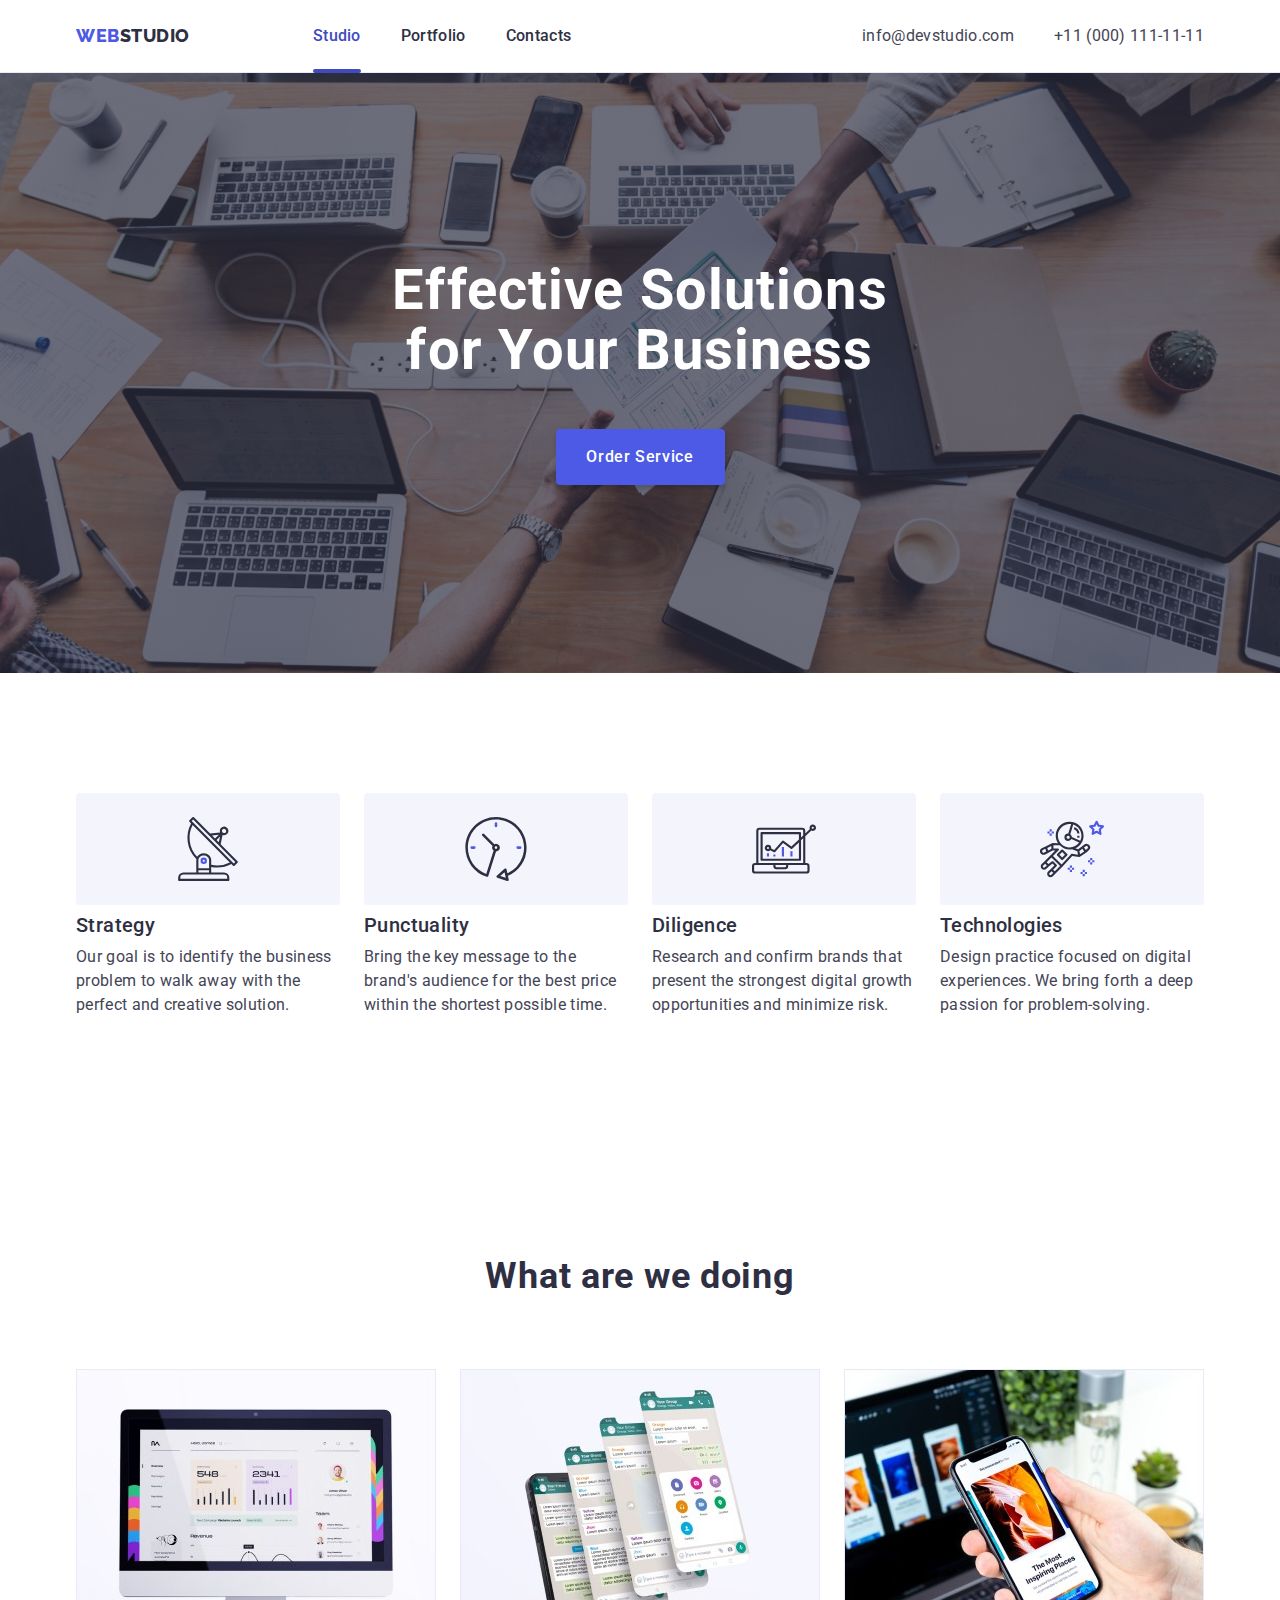
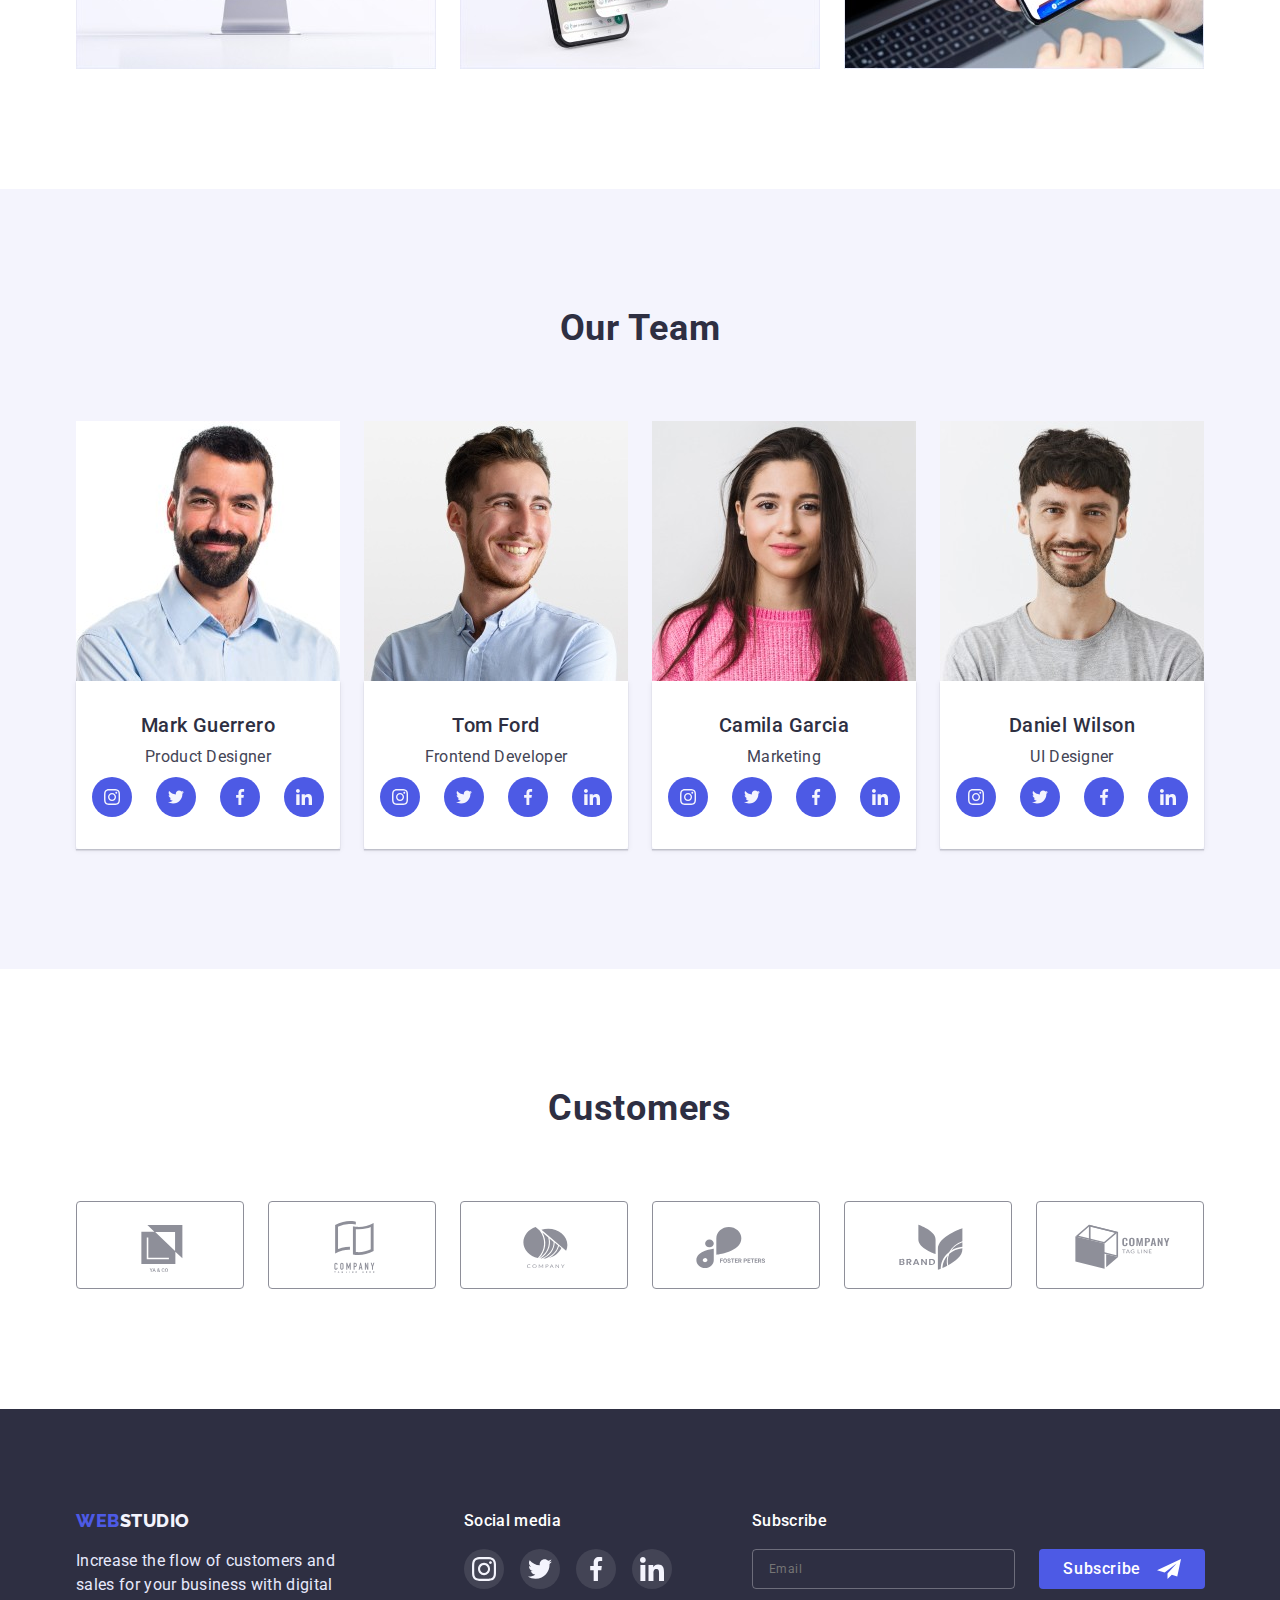
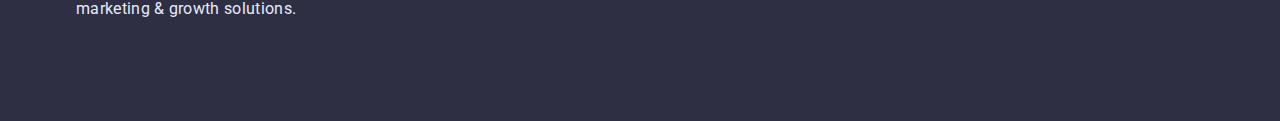
==== commit 05fc9b40: "Исправляет падинги" ====
--- a/index.html
+++ b/index.html
@@ -98,28 +98,28 @@
               <li class="mob-socials-item">
                 <a class="socials-link" href="">
                   <svg class="socials-icon" width="24" height="24">
-                    <use href="./images/icons.svg#icon-instagram"></use>
+                    <use href="./images/icons.svg#icon-instagram-b"></use>
                   </svg>
                 </a>
               </li>
               <li class="mob-socials-item">
                 <a class="socials-link" href="">
                   <svg class="socials-icon" width="24" height="24">
-                    <use href="./images/icons.svg#icon-twitter"></use>
+                    <use href="./images/icons.svg#icon-twitter-b"></use>
                   </svg>
                 </a>
               </li>
               <li class="mob-socials-item">
                 <a class="socials-link" href="">
                   <svg class="socials-icon" width="24" height="24">
-                    <use href="./images/icons.svg#icon-facebook"></use>
+                    <use href="./images/icons.svg#icon-facebook-b"></use>
                   </svg>
                 </a>
               </li>
               <li class="mob-socials-item">
                 <a class="socials-link" href="">
                   <svg class="socials-icon" width="24" height="24">
-                    <use href="./images/icons.svg#icon-in"></use>
+                    <use href="./images/icons.svg#icon-linkedin-b"></use>
                   </svg>
                 </a>
               </li>
@@ -471,26 +471,26 @@
             <ul class="social-media-list list">
               <li class="social-media-item">
                 <a href="" class="social-link"
-                  ><svg width="40" height="40">
-                    <use href="./images/icons.svg#icon-instagram"></use></svg
+                  ><svg width="24" height="24">
+                    <use href="./images/icons.svg#icon-instagram-b"></use></svg
                 ></a>
               </li>
               <li class="social-media-item">
                 <a href="" class="social-link"
-                  ><svg width="40" height="40">
-                    <use href="./images/icons.svg#icon-twitter"></use></svg
+                  ><svg width="24" height="24">
+                    <use href="./images/icons.svg#icon-twitter-b"></use></svg
                 ></a>
               </li>
               <li class="social-media-item">
                 <a href="" class="social-link"
-                  ><svg width="40" height="40">
-                    <use href="./images/icons.svg#icon-facebook"></use></svg
+                  ><svg width="24" height="24">
+                    <use href="./images/icons.svg#icon-facebook-b"></use></svg
                 ></a>
               </li>
               <li class="social-media-item">
                 <a href="" class="social-link">
-                  <svg width="40" height="40">
-                    <use href="./images/icons.svg#icon-in"></use></svg
+                  <svg width="24" height="24">
+                    <use href="./images/icons.svg#icon-linkedin-b"></use></svg
                 ></a>
               </li>
             </ul>
--- a/css/styles.css
+++ b/css/styles.css
@@ -276,7 +276,6 @@
 .hero {
   max-width: 479px;
   padding: 112px 0;
-  height: 432px;
   text-align: center;
   margin-left: auto;
   margin-right: auto;
@@ -347,6 +346,7 @@
 
 .advantages {
   padding-top: 96px;
+  padding-bottom: 96px;
 }
 
 .advan-list {
@@ -399,9 +399,8 @@
 /*---------- Section Team ----------*/
 
 .team {
-  margin-top: 96px;
-  padding-top: 120px;
-  padding-bottom: 120px;
+  padding-top: 96px;
+  padding-bottom: 128px;
 
   background-color: var(--section-color);
 }
@@ -486,7 +485,7 @@
 /*---------- Section Customers ----------*/
 
 .customers {
-  padding: 130px 0 120px 0;
+  padding: 96px 0;
 }
 
 .customers-title {
@@ -536,8 +535,8 @@
 
 .footer {
   max-width: 479px;
-  padding-top: 100px;
-  padding-bottom: 100px;
+  padding-top: 96px;
+  padding-bottom: 96px;
 
   background-color: var(--secondary-color);
 }
@@ -548,6 +547,10 @@
   margin-bottom: 72px;
 }
 
+.first-box {
+  margin-bottom: 72px;
+}
+
 .f-logo {
   display: block;
   margin-bottom: 16px;
@@ -564,7 +567,6 @@
 
 .media {
   margin: 0 auto;
-  margin-bottom: 72px;
   width: 208px;
 }
 
@@ -590,10 +592,13 @@
 }
 
 .social-link {
-  display: block;
+  display: flex;
+  align-items: center;
+  justify-content: center;
   width: 100%;
   height: 100%;
   border-radius: 50%;
+  background-color: rgba(255, 255, 255, 0.1);
 
   transition-property: background-color;
   transition-duration: 250ms;
--- a/css/tablet.css
+++ b/css/tablet.css
@@ -130,6 +130,10 @@
     letter-spacing: 0.02em;
   }
 
+  .team {
+    padding-bottom: 104px;
+  }
+
   .team-list {
     flex-direction: row;
     column-gap: 24px;
--- a/css/desktop.css
+++ b/css/desktop.css
@@ -30,6 +30,7 @@
 
   .hero {
     max-width: 1440px;
+    padding: 188px 0;
     background-image: linear-gradient(
         to right,
         rgba(46, 47, 66, 0.7),
@@ -98,6 +99,10 @@
     background-image: url("../images/astronaut.svg");
   }
 
+  .advantages {
+    padding: 120px 0;
+  }
+
   .advan-title {
     font-weight: 500;
     font-size: 20px;
@@ -112,7 +117,8 @@
   }
 
   .team {
-    margin-top: 120px;
+    padding-top: 120px;
+    padding-bottom: 120px;
   }
 
   .team-list {
@@ -120,12 +126,22 @@
     gap: 24px;
   }
 
+  .customers {
+    padding: 120px 0;
+  }
+
   .footer {
     max-width: 1440px;
+    padding: 100px 0;
+    margin: 0 auto;
   }
 
   .footer-container {
     display: flex;
+  }
+
+  .first-box {
+    margin-bottom: 0;
   }
 
   .primary-box {
